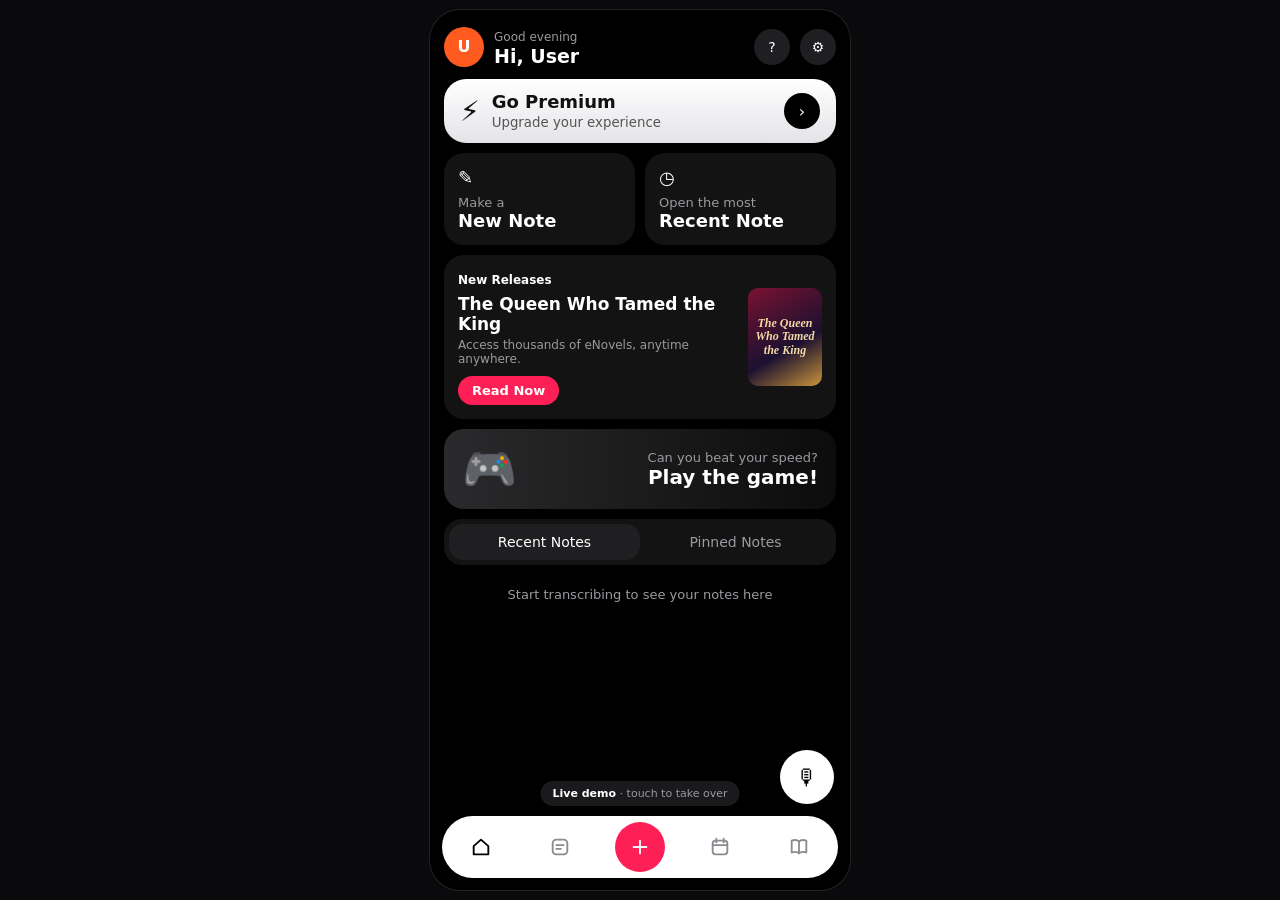
==== index.html @ 2445fbaa "Add files via upload" ====
<!DOCTYPE html>
<html lang="en">
<head>
<meta charset="utf-8">
<meta name="viewport" content="width=device-width, initial-scale=1, viewport-fit=cover">
<title>Voice To Note – Hero Motion Sample</title>
<link rel="stylesheet" href="style.css">
</head>
<body>
<main class="app" id="app" aria-label="Voice To Note interactive demo">
<div class="toast" id="toast"></div><div class="ghost" id="ghost"></div>
<button class="demo" id="replay"></button>

<section class="scr on" id="home">
 <div class="row"><div class="av">U</div><div class="hi"><small>Good evening</small><b>Hi, User</b></div><button class="rb" data-toast="Help centre">?</button><button class="rb" data-toast="Settings">⚙</button></div>
 <button class="prem" id="premBtn" data-open="pro"><span style="font-size:28px">⚡</span><span><b>Go Premium</b><small>Upgrade your experience</small></span><i>›</i></button>
 <div class="g2"><button class="tile" id="newTile" data-go="editor"><em>✎</em><small>Make a</small><b>New Note</b></button><button class="tile" data-act="recent"><em>◷</em><small>Open the most</small><b>Recent Note</b></button></div>
 <button class="nov" data-go="novels"><div><b style="font-size:12px">New Releases</b><b style="display:block;font-size:17px;margin-top:6px">The Queen Who Tamed the King</b><small>Access thousands of eNovels, anytime anywhere.</small><span class="pill">Read Now</span></div><span class="cov">The Queen Who Tamed the King</span></button>
 <button class="game" data-open="game"><em>🎮</em><span><small>Can you beat your speed?</small><b>Play the game!</b></span></button>
 <div class="tabs" id="htabs"><button class="on" data-tab="r">Recent Notes</button><button data-tab="p">Pinned Notes</button></div>
 <div id="homeList"></div>
</section>

<section class="scr" id="notes"><h2>My Notes</h2>
 <div class="tabs" style="margin:0 0 6px"><button class="on" data-nt="n">Notes</button><button id="tabC" data-nt="c">Collections</button></div><div id="noteList"></div></section>

<section class="scr" id="editor" style="padding:0"><div class="ed">
 <div class="row t"><button class="rb2" id="back" aria-label="Save and go back">‹</button><b id="ttl" contenteditable="true" spellcheck="false">Untitled</b><button class="rb2" id="dots" data-open="menu" aria-label="Menu">⋮</button></div>
 <div class="txt" id="txt" contenteditable="true" spellcheck="false"></div>
 <div class="tb"><button data-cmd="undo">↶</button><button data-cmd="redo">↷</button><button data-cmd="bold"><b>B</b></button><button data-cmd="italic"><i>I</i></button><button data-open="scan">📷</button></div>
 <div class="bar" id="bar"><button data-open="scan" aria-label="Scan">⛶</button><button id="aiBtn" data-open="ai" aria-label="AI assistant">✦</button><span class="lg">On device – ENG-IN</span><div class="wave" id="wave"></div><button class="mic" id="mic" aria-label="Record">🎙</button></div>
</div></section>

<section class="scr" id="journal"><div class="row"><h2 style="flex:1">Daily Journal</h2><button class="rb" id="calBtn" data-open="cal" aria-label="Calendar">▦</button></div>
 <div class="week" id="week"></div><b>On this day</b><div id="jList"></div></section>

<section class="scr" id="novels"><div class="hero"><small>Trending</small><h3>Forgive Me Never</h3><button class="pill" data-story="0">Start Reading</button></div>
 <b class="h3" style="display:block">Continue where you left off</b><button class="cont" data-read="1"><span class="cov" style="--g:linear-gradient(150deg,#1b2a4a,#6a4a8a)"></span><span><b>Bound By The Stars</b><br><small style="color:var(--mu)">The Goddess’s Prophecy</small></span></button>
 <b class="h3" style="display:block">Most liked</b><div class="shelf" id="shelf"></div>
 <b class="h3" style="display:block">Categories</b><div class="chips" id="cats"></div>
 <b class="h3" style="display:block">Highest rated</b><div class="shelf" id="shelf2"></div></section>

<section class="scr st" id="story" style="padding:0"><button class="rb fl" data-go="novels" aria-label="Back">‹</button>
 <div class="top" id="sTop"></div><div class="in"><b style="font-size:24px" id="sT"></b><div class="meta"><span>Eng</span><span>8 Chapters</span><span>👁 797</span><span class="heart" style="color:var(--ac)">♥ <span id="lk">33</span></span></div>
 <b>About this story</b><p style="color:#c8c8cc;font-size:14px;margin:6px 0 14px">Two strangers, one hidden past and a choice that could change both their lives.</p>
 <b>Ratings &amp; reviews</b><div class="stars" id="stars"><span>★</span><span>★</span><span>★</span><span>★</span><span>★</span></div><small id="rt" style="color:var(--mu)">Tap a star to rate</small>
 <b class="h3" style="display:block">Similar stories</b><div class="shelf" id="shelf3"></div></div></section>
<div class="btm" id="sBtm" style="display:none"><button class="sq" id="heart" aria-label="Favourite">♡</button><button class="go" id="readBtn">Read Now</button></div>

<section class="scr rd" id="reader"><div class="row" style="margin-bottom:14px"><button class="rb" data-go="story" aria-label="Back">‹</button><div><small style="color:var(--mu)" id="chN">Chapter 1</small><br><b>Count the Stars</b></div></div>
 <p>The night the lights went out, Mira counted stars from the rooftop, one for every mistake she had made that year.</p>
 <p>“You are late,” said the stranger beside her. She had not heard him climb up. His voice was calm, as if he had been waiting for years.</p>
 <p>“For what?” she asked. He smiled and pointed at the sky, where one star was moving too fast to be a star at all.</p>
 <p>She should have been afraid. Instead she felt something she had not felt in a long time: the sense that her story was about to begin.</p>
 <div class="cta"><button data-open="cm">Check comments</button><button data-act="unlock">Unlock Next Chapter →</button></div></section>

<button class="fab" id="fab" data-act="mini" aria-label="Quick voice note">🎙</button>
<nav class="nav" id="nav" aria-label="Main">
 <button data-go="home" class="on" aria-label="Home"><svg viewBox="0 0 24 24"><path d="M4 11l8-7 8 7v9H4z"/></svg></button>
 <button data-go="notes" aria-label="Notes"><svg viewBox="0 0 24 24"><rect x="4" y="4" width="16" height="16" rx="4"/><path d="M8 10h8M8 14h5"/></svg></button>
 <button data-go="editor" class="plus" aria-label="New note"><svg viewBox="0 0 24 24"><path d="M12 5v14M5 12h14"/></svg></button>
 <button data-go="journal" aria-label="Journal"><svg viewBox="0 0 24 24"><rect x="4" y="5" width="16" height="15" rx="3"/><path d="M8 3v4M16 3v4M4 10h16"/></svg></button>
 <button data-go="novels" aria-label="eNovels"><svg viewBox="0 0 24 24"><path d="M12 6c-2-2-5-2-8-1v13c3-1 6-1 8 1 2-2 5-2 8-1V5c-3-1-6-1-8 1zM12 6v13"/></svg></button>
</nav>
<div class="mini" id="mini"><div class="wave" id="mw" style="flex:1"></div><b style="font-size:13px">Recording…</b><button data-act="ministop" id="miniStop" aria-label="Stop">■</button></div>

<div class="sh pop" id="menu"><div><button data-act="rename">✎ Rename</button><button id="miCol" data-open="col">▤ Add to Collection</button><button data-toast="Link copied">⇪ Share link</button><button data-toast="File exported">⇩ Export file</button></div></div>
<div class="sh" id="col"><div><b>Add to Collection</b><div class="l"><input class="inp" id="cin" placeholder="Name your collection" aria-label="Collection name"><button class="send" id="csend" data-act="addcol" aria-label="Create">➤</button></div></div></div>
<div class="sh" id="ai"><div><b>✦ AI Text Assistant</b><p style="color:var(--mu);font-size:13px;margin:6px 0 10px">Choose an operation to enhance your text</p><div class="chips" style="flex-wrap:wrap"><button class="chip" data-act="ai" data-m="todo">To-do lists</button><button class="chip" data-act="ai" data-m="points">Main points</button><button class="chip" data-act="ai" data-m="sum">Summary</button></div></div></div>
<div class="sh mid" id="gen"><div><b>✦ AI Text Assistant</b><div class="wave" id="gw" style="justify-content:center;margin:14px 0 6px"></div><small style="color:var(--mu)">Generating…</small></div></div>
<div class="sh" id="res"><div><b>✦ AI Assistance</b><p id="resT" style="white-space:pre-line;margin:12px 0;color:#ddd;font-size:14px;line-height:1.5"></p><button class="big" id="apply" data-act="apply">Apply changes</button></div></div>
<div class="sh" id="scan"><div><b>Scan</b><br><small style="color:var(--mu)">Image to text</small><div class="chips"><button class="chip">Latin</button><button class="chip">中文</button><button class="chip">日本語</button></div><div class="g2"><button class="tile" data-act="scan" style="align-items:center;justify-content:center">📷<br>From Camera</button><button class="tile" data-act="scan" style="align-items:center;justify-content:center">🗂<br>From Files</button></div><button class="big" data-close>Cancel</button></div></div>
<div class="sh" id="cal"><div><div class="row"><b style="flex:1">October, 2026</b><button class="rb" data-close aria-label="Close">✕</button></div><div class="cal" id="calG"></div></div></div>
<div class="sh" id="pro"><div style="text-align:center"><div style="font-size:42px">🎙</div><button class="plan" data-plan><span>○</span> Pro monthly · ₹140/month</button><button class="plan on" data-plan><span>●</span> Pro yearly · ₹1,250/year</button><p style="text-align:left;color:#ccc;font-size:13px;line-height:1.8;margin-top:10px">✔ Advanced voice recognition<br>✔ AI-powered writing assistance<br>✔ Ad-free experience</p><button class="big" data-close data-toast="Demo only – no purchase">Continue</button></div></div>
<div class="sh" id="game"><div style="text-align:center"><b>Can you beat your speed?</b><p id="gT" style="color:var(--mu);font-size:13px;margin:6px 0">Tap as fast as you can for 5 seconds</p><button class="big" id="gB" data-act="tapgame" style="background:var(--ac);color:#fff;font-size:22px;padding:30px">Tap! 0</button></div></div>
<div class="sh" id="cm"><div><b>Comments</b><div id="cList"><p class="empty">No comments yet</p></div><div class="l"><input class="inp" id="cmi" placeholder="Add a comment" aria-label="Comment"><button class="send" data-act="comment" aria-label="Post">➤</button></div></div></div>
</main>

<script src="script.js"></script>
</body>
</html>
---- style.css ----
:root{color-scheme:dark;--bg:#000;--card:#131313;--c2:#1f1f22;--mu:#9a9aa0;--ac:#ff1f57;box-sizing:border-box;padding-top:env(safe-area-inset-top,0px);padding-bottom:env(safe-area-inset-bottom,0px)}
*{box-sizing:border-box;margin:0;-webkit-tap-highlight-color:transparent}
html,body{height:100%;background:#0a0a0c;color:#fff;font-family:system-ui,-apple-system,"Segoe UI",Roboto,sans-serif}
body{display:flex;align-items:center;justify-content:center}
button{font:inherit;color:inherit;background:none;border:0;cursor:pointer}
button:focus-visible,[tabindex]:focus-visible{outline:2px solid var(--ac);outline-offset:2px}
.app{position:relative;width:min(100vw,420px);height:min(100%,880px);background:var(--bg);overflow:hidden;border-radius:clamp(0px,calc((100vw - 430px)*99),30px);box-shadow:0 0 0 1px #222}
.scr{position:absolute;inset:0;padding:16px 14px 96px;overflow-y:auto;opacity:0;transform:translateX(16px);pointer-events:none;transition:opacity .22s,transform .22s;scrollbar-width:none}
.scr.on{opacity:1;transform:none;pointer-events:auto}.scr::-webkit-scrollbar{display:none}
.row{display:flex;align-items:center;gap:10px}
.av{width:40px;height:40px;border-radius:50%;background:#ff5a1f;display:grid;place-items:center;font-weight:700}
.hi{flex:1;min-width:0}.hi small{color:var(--mu);font-size:12px}.hi b{display:block;font-size:19px}
.rb{width:36px;height:36px;border-radius:50%;background:var(--c2);display:grid;place-items:center;font-size:14px;flex:none}
.prem{margin-top:12px;background:linear-gradient(#fff,#e4e4e8);color:#111;border-radius:22px;padding:12px 16px;display:flex;align-items:center;gap:12px;width:100%;text-align:left}
.prem b{font-size:18px;display:block}.prem small{color:#555}.prem i{margin-left:auto;width:36px;height:36px;border-radius:50%;background:#000;color:#fff;display:grid;place-items:center;font-style:normal}
.g2{display:grid;grid-template-columns:1fr 1fr;gap:10px;margin-top:10px}
.tile{background:var(--card);border-radius:20px;padding:14px;text-align:left;min-height:92px;display:flex;flex-direction:column;justify-content:flex-end}
.tile small{color:var(--mu);font-size:13px}.tile b{font-size:18px}.tile em{margin-bottom:auto;font-style:normal;font-size:18px}
.pressed{transform:scale(.95)}
.nov{margin-top:10px;background:var(--card);border-radius:20px;padding:14px;display:flex;gap:10px;align-items:center;width:100%;text-align:left}
.nov div{flex:1}.nov small{display:block;color:var(--mu);font-size:12px;margin:4px 0 10px}
.pill{background:var(--ac);color:#fff;border-radius:99px;padding:7px 14px;font-weight:700;font-size:13px;display:inline-block}
.cov{width:74px;height:98px;border-radius:10px;background:var(--g,linear-gradient(150deg,#7a1230,#1b1030 60%,#c8943a));flex:none;display:grid;place-items:center;text-align:center;font:italic 700 12px/1.1 Georgia,serif;padding:6px;color:#f3d9a4}
.game{margin-top:10px;width:100%;background:linear-gradient(90deg,#2a2a2c,#0c0c0c);border-radius:20px;padding:14px 18px;display:flex;align-items:center;gap:14px;text-align:right;justify-content:space-between}
.game em{font-size:44px;font-style:normal}.game small{color:var(--mu);display:block;font-size:13px}.game b{font-size:20px}
.tabs{display:flex;background:var(--card);border-radius:18px;padding:5px;margin-top:10px}
.tabs button{flex:1;padding:10px;border-radius:14px;color:var(--mu);font-size:14px}.tabs .on{background:var(--c2);color:#fff}
.empty{text-align:center;color:var(--mu);font-size:13px;padding:22px 10px}
.note{position:relative;background:var(--card);border-radius:16px;padding:12px 38px 12px 14px;margin-top:8px;cursor:pointer}
.note b{display:block;font-size:14px}.note small{color:var(--mu);font-size:12px;display:block;margin-top:3px;overflow:hidden;text-overflow:ellipsis;white-space:nowrap}
.pin{position:absolute;right:10px;top:10px;opacity:.3;font-size:14px}.pin.on{opacity:1}
.new{animation:pop .45s}@keyframes pop{from{transform:scale(.92);opacity:0}}
h2{font-size:22px;margin:2px 0 12px}
.ed{position:absolute;inset:0;padding:14px 14px 84px;display:flex;flex-direction:column}
.ed .t{margin-bottom:10px;font-size:16px}
.rb2{width:36px;height:36px;border-radius:50%;background:var(--c2);font-size:20px;flex:none}
#ttl{flex:1;outline:0}
.txt{flex:1;color:#e8e8ea;font-size:16px;line-height:1.5;overflow:auto;outline:0;white-space:pre-wrap;word-break:break-word}
.txt:empty::before{content:"Start writing…";color:var(--mu)}
.v{color:#ff4466}
.tb{display:flex;gap:4px;background:var(--c2);border-radius:14px;padding:4px;margin-bottom:8px;width:max-content;max-width:100%}
.tb button{width:34px;height:30px;border-radius:9px;color:#ccc;font-size:14px}
.bar{position:absolute;left:12px;right:12px;bottom:14px;background:var(--c2);border-radius:99px;padding:7px 7px 7px 10px;display:flex;align-items:center;gap:6px;font-size:12px;color:var(--mu)}
.bar>button:not(.mic){width:34px;height:34px;font-size:17px;border-radius:50%;color:#ddd;flex:none}
.bar .lg{flex:1;text-align:center}.wave{flex:1;height:26px;display:none;align-items:center;gap:3px}
.wave i{flex:1;max-width:4px;height:5px;background:var(--ac);border-radius:3px;animation:w .9s ease-in-out infinite}
@keyframes w{50%{height:24px}}
.rec .wave{display:flex}.rec .lg{display:none}
.mic{width:42px;height:42px;border-radius:50%;background:var(--ac);display:grid;place-items:center;flex:none;font-size:18px}
.rec .mic{animation:pulse 1.2s infinite}@keyframes pulse{0%{box-shadow:0 0 0 0 #ff1f5788}100%{box-shadow:0 0 0 14px #ff1f5700}}
.week{display:flex;justify-content:space-between;margin-bottom:12px}
.week button,.cal button{border-radius:14px;color:var(--mu)}
.week button{width:40px;padding:8px 0;font-size:12px;display:flex;flex-direction:column;gap:5px;align-items:center}
.week .on,.cal .on{background:var(--c2);color:#fff}.week b{font-size:16px}
.cal{display:grid;grid-template-columns:repeat(7,1fr);gap:4px;text-align:center;margin:10px 0 4px}
.cal button{height:38px;font-size:14px;color:#fff}.cal span{color:var(--mu);font-size:12px}.cal .on{background:#fff;color:#000;border-radius:50%}
.hero{border-radius:20px;background:linear-gradient(160deg,#2a0a18,#0b0b12 70%);padding:20px 16px;text-align:center;width:100%}
.hero small{color:var(--mu)}.hero h3{font-size:24px;margin:6px 0 14px}
.shelf{display:flex;gap:10px;overflow-x:auto;scrollbar-width:none;margin-top:8px}
.shelf button{flex:none;width:100px;text-align:left;font-size:12px;color:var(--mu)}.shelf .cov{width:100px;height:136px;margin-bottom:6px}
.chips{display:flex;gap:8px;overflow-x:auto;scrollbar-width:none;margin-top:8px}.chips button,.chip{flex:none;background:var(--c2);border-radius:99px;padding:8px 14px;font-size:13px}
.h3{font-size:17px;margin:16px 0 0}
.cont{margin-top:8px;display:flex;gap:10px;background:var(--card);border-radius:16px;padding:10px;width:100%;text-align:left;align-items:center}.cont .cov{width:52px;height:70px}
.st{padding:0 0 100px}.st .top{height:250px;background:var(--g);position:relative;display:flex;align-items:flex-end}
.st .top:after{content:"";position:absolute;inset:0;background:linear-gradient(transparent 30%,#000)}
.st .in{padding:0 16px}.st .meta{display:flex;gap:14px;color:var(--mu);font-size:13px;margin:10px 0}
.stars{display:flex;gap:4px;font-size:26px;color:#444}.stars .on{color:var(--ac)}
.fl{position:absolute;top:14px;left:14px;z-index:2}
.btm{position:absolute;left:12px;right:12px;bottom:14px;display:flex;gap:10px;z-index:6}
.btm button{height:54px;border-radius:99px;background:#fff;color:#000;font-weight:700}.btm .sq{width:54px;font-size:22px;color:var(--ac);flex:none}.btm .go{flex:1}
.rd{padding-bottom:150px;line-height:1.6;font-size:15px;color:#d8d8dc}.rd p{margin:0 0 12px}
.rd .cta{display:flex;gap:10px;margin-top:20px}.rd .cta button{flex:1;padding:14px 6px;border-radius:12px;background:var(--ac);font-weight:700;font-size:13px}.rd .cta button+button{background:var(--c2)}
.nav,.fab{transition:transform .3s,opacity .3s}
.nav{position:absolute;left:12px;right:12px;bottom:12px;height:62px;background:#fff;border-radius:99px;display:flex;justify-content:space-around;align-items:center;z-index:5}
.nav.off,.fab.off{transform:translateY(90px);opacity:0;pointer-events:none}
.nav button{width:46px;height:46px;border-radius:50%;display:grid;place-items:center;color:#8a8a90}.nav button.on{color:#000}
.nav .plus{background:var(--ac);color:#fff;width:50px;height:50px}
.nav svg{width:22px;height:22px;fill:none;stroke:currentColor;stroke-width:2;stroke-linecap:round;stroke-linejoin:round}
.fab{position:absolute;right:16px;bottom:86px;width:54px;height:54px;border-radius:50%;background:#fff;color:#000;z-index:5;font-size:22px}
.mini{position:absolute;left:12px;right:12px;top:-100px;background:#1c1c1e;border-radius:20px;padding:12px 16px;z-index:11;transition:top .3s;display:flex;align-items:center;gap:10px}
.mini.on{top:12px}.mini .wave{display:flex}.mini button{width:38px;height:38px;border-radius:50%;background:var(--ac)}
.sh{position:absolute;inset:0;z-index:12;display:flex;align-items:flex-end;background:#0008;opacity:0;pointer-events:none;transition:opacity .25s}
.sh.on{opacity:1;pointer-events:auto}
.sh>div{width:100%;background:#1a1a1c;border-radius:24px 24px 0 0;padding:18px 16px 22px;transform:translateY(40px);transition:transform .25s;max-height:90%;overflow:auto}
.sh.on>div{transform:none}
.sh.pop{align-items:flex-start;justify-content:flex-end;background:none}.sh.pop>div{width:200px;margin:52px 12px;border-radius:14px;padding:6px}
.sh.pop button{display:block;width:100%;text-align:left;padding:12px;font-size:14px}
.sh.mid{align-items:center;padding:0 36px}.sh.mid>div{border-radius:20px;text-align:center}
.sh .l{display:flex;gap:8px;margin:12px 0}.inp{flex:1;background:#fff;color:#000;border-radius:12px;padding:12px;font-size:14px;border:0;min-width:0;outline:0}
.send{width:44px;border-radius:12px;background:var(--ac);flex:none}
.big{width:100%;padding:14px;border-radius:14px;background:#fff;color:#000;font-weight:700;margin-top:8px}
.plan{display:flex;gap:10px;align-items:center;padding:12px;border-radius:14px;background:var(--c2);width:100%;margin-top:8px;text-align:left;font-size:14px}
.plan.on{outline:1px solid var(--ac)}
.toast{position:absolute;top:16px;left:50%;transform:translate(-50%,-90px);background:#2c2c30;border-radius:99px;padding:10px 18px;font-size:14px;transition:transform .3s;z-index:30;white-space:nowrap}
.toast.on{transform:translate(-50%,0)}
.ghost{position:absolute;left:0;top:0;width:30px;height:30px;margin:-15px 0 0 -15px;border-radius:50%;background:#fff;opacity:0;pointer-events:none;z-index:40;transition:transform .9s cubic-bezier(.4,0,.2,1),opacity .3s;mix-blend-mode:difference}
.rip{animation:rip .4s}@keyframes rip{40%{scale:.7}100%{scale:1.4;opacity:0}}
.demo{position:absolute;bottom:84px;left:50%;transform:translateX(-50%);z-index:9;font-size:11px;color:var(--mu);background:#1c1c1eee;border-radius:99px;padding:6px 12px;white-space:nowrap}.demo b{color:#fff}
@media (prefers-reduced-motion:reduce){*{animation:none!important;transition-duration:.01s!important}}
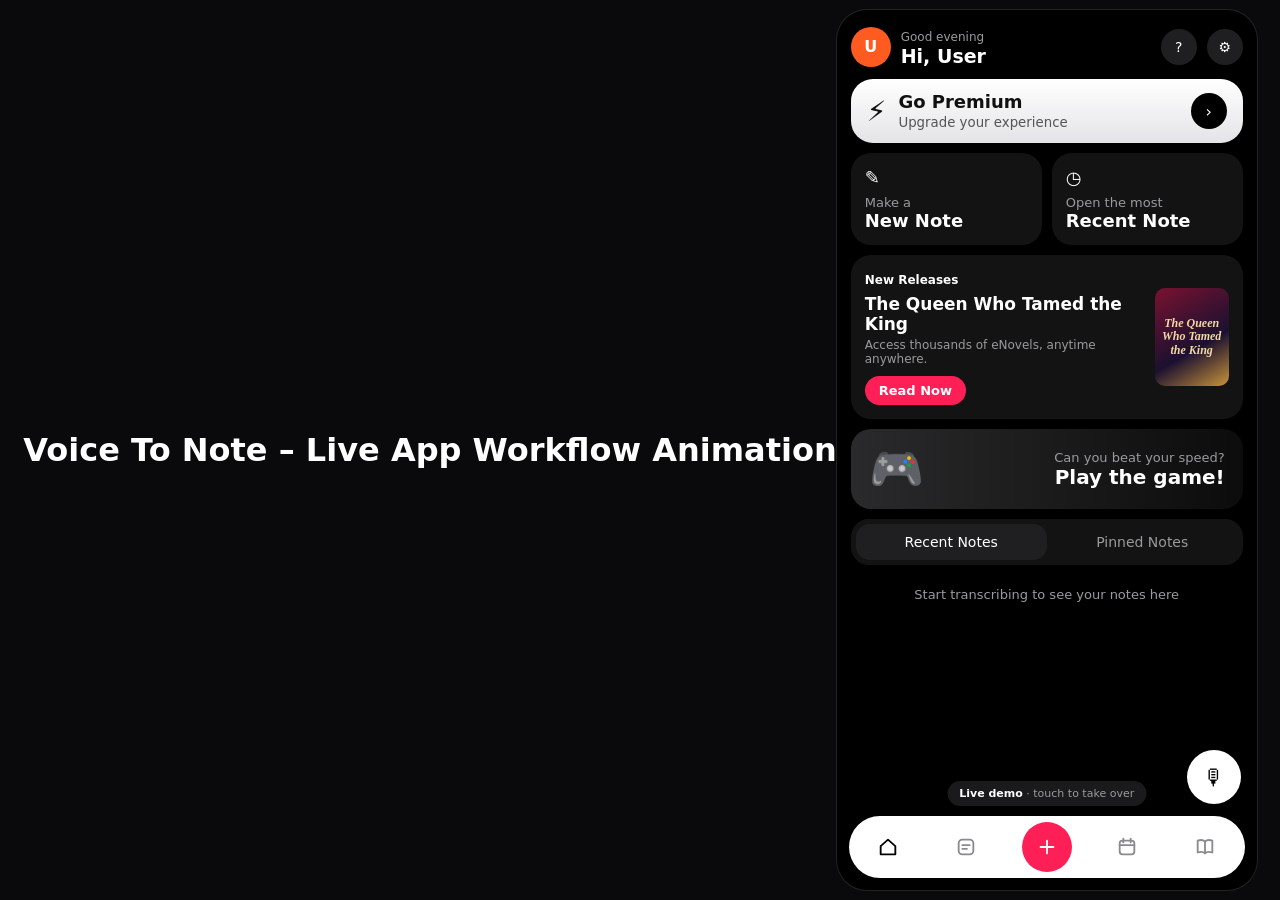
==== commit 4fa5d068: "Add files via upload" ====
--- a/index.html
+++ b/index.html
@@ -4,9 +4,13 @@
 <meta charset="utf-8">
 <meta name="viewport" content="width=device-width, initial-scale=1, viewport-fit=cover">
 <title>Voice To Note – Hero Motion Sample</title>
+<meta name="description" content="Live animation of the Voice To Note app workflow: voice dictation, AI assistant, collections, journal and eNovels, all clickable and lightweight.">
+<link rel="canonical" href="https://vtn-hero-demo.vercel.app/">
+<meta name="keywords" content="Voice To Note, app animation, voice to text, AI notes">
 <link rel="stylesheet" href="style.css">
 </head>
 <body>
+<h1 class="sr">Voice To Note – Live App Workflow Animation</h1>
 <main class="app" id="app" aria-label="Voice To Note interactive demo">
 <div class="toast" id="toast"></div><div class="ghost" id="ghost"></div>
 <button class="demo" id="replay"></button>
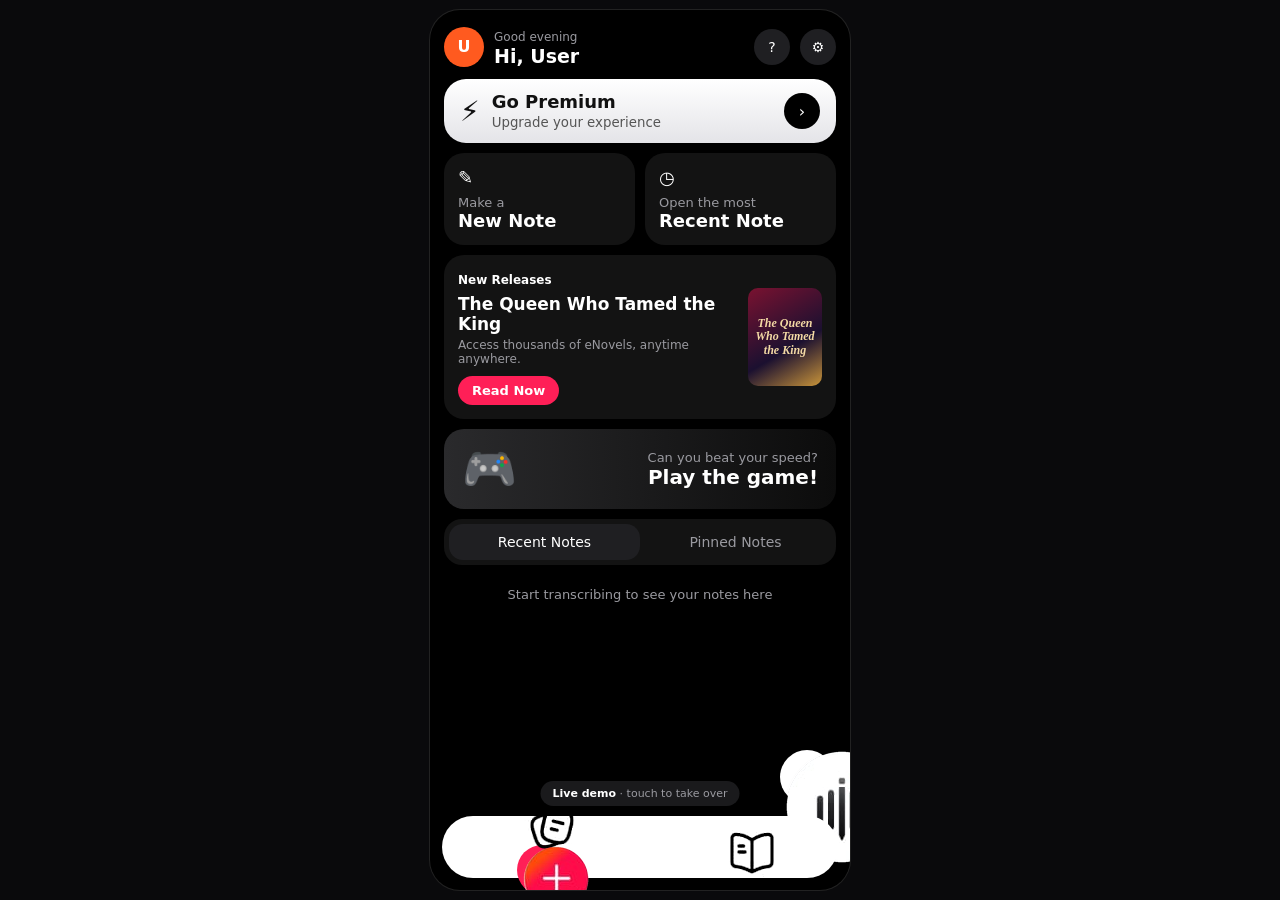
==== commit 99267223: "Add files via upload" ====
--- a/index.html
+++ b/index.html
@@ -58,13 +58,15 @@
  <p>She should have been afraid. Instead she felt something she had not felt in a long time: the sense that her story was about to begin.</p>
  <div class="cta"><button data-open="cm">Check comments</button><button data-act="unlock">Unlock Next Chapter →</button></div></section>
 
-<button class="fab" id="fab" data-act="mini" aria-label="Quick voice note">🎙</button>
+<button class="fab" id="fab" data-act="mini" aria-label="Quick voice note"><img src="preview-fab.png" alt=""></button>
 <nav class="nav" id="nav" aria-label="Main">
- <button data-go="home" class="on" aria-label="Home"><svg viewBox="0 0 24 24"><path d="M4 11l8-7 8 7v9H4z"/></svg></button>
- <button data-go="notes" aria-label="Notes"><svg viewBox="0 0 24 24"><rect x="4" y="4" width="16" height="16" rx="4"/><path d="M8 10h8M8 14h5"/></svg></button>
- <button data-go="editor" class="plus" aria-label="New note"><svg viewBox="0 0 24 24"><path d="M12 5v14M5 12h14"/></svg></button>
- <button data-go="journal" aria-label="Journal"><svg viewBox="0 0 24 24"><rect x="4" y="5" width="16" height="15" rx="3"/><path d="M8 3v4M16 3v4M4 10h16"/></svg></button>
- <button data-go="novels" aria-label="eNovels"><svg viewBox="0 0 24 24"><path d="M12 6c-2-2-5-2-8-1v13c3-1 6-1 8 1 2-2 5-2 8-1V5c-3-1-6-1-8 1zM12 6v13"/></svg></button>
+ <div class="np">
+  <button data-go="home" class="on" aria-label="Home"><img src="nav-home.png" alt=""></button>
+  <button data-go="notes" aria-label="Notes"><img src="nav-notes.png" alt=""></button>
+  <button data-go="editor" class="plus" aria-label="New note"><img src="nav-plus.png" alt=""></button>
+  <button data-go="journal" aria-label="Journal"><img src="nav-cal.png" alt=""></button>
+ </div>
+ <button data-go="novels" class="nb" aria-label="eNovels"><img src="nav-book.png" alt=""></button>
 </nav>
 <div class="mini" id="mini"><div class="wave" id="mw" style="flex:1"></div><b style="font-size:13px">Recording…</b><button data-act="ministop" id="miniStop" aria-label="Stop">■</button></div>
 
--- a/style.css
+++ b/style.css
@@ -97,3 +97,4 @@
 .rip{animation:rip .4s}@keyframes rip{40%{scale:.7}100%{scale:1.4;opacity:0}}
 .demo{position:absolute;bottom:84px;left:50%;transform:translateX(-50%);z-index:9;font-size:11px;color:var(--mu);background:#1c1c1eee;border-radius:99px;padding:6px 12px;white-space:nowrap}.demo b{color:#fff}
 @media (prefers-reduced-motion:reduce){*{animation:none!important;transition-duration:.01s!important}}
+.sr{position:absolute;width:1px;height:1px;overflow:hidden;clip:rect(0 0 0 0);white-space:nowrap}
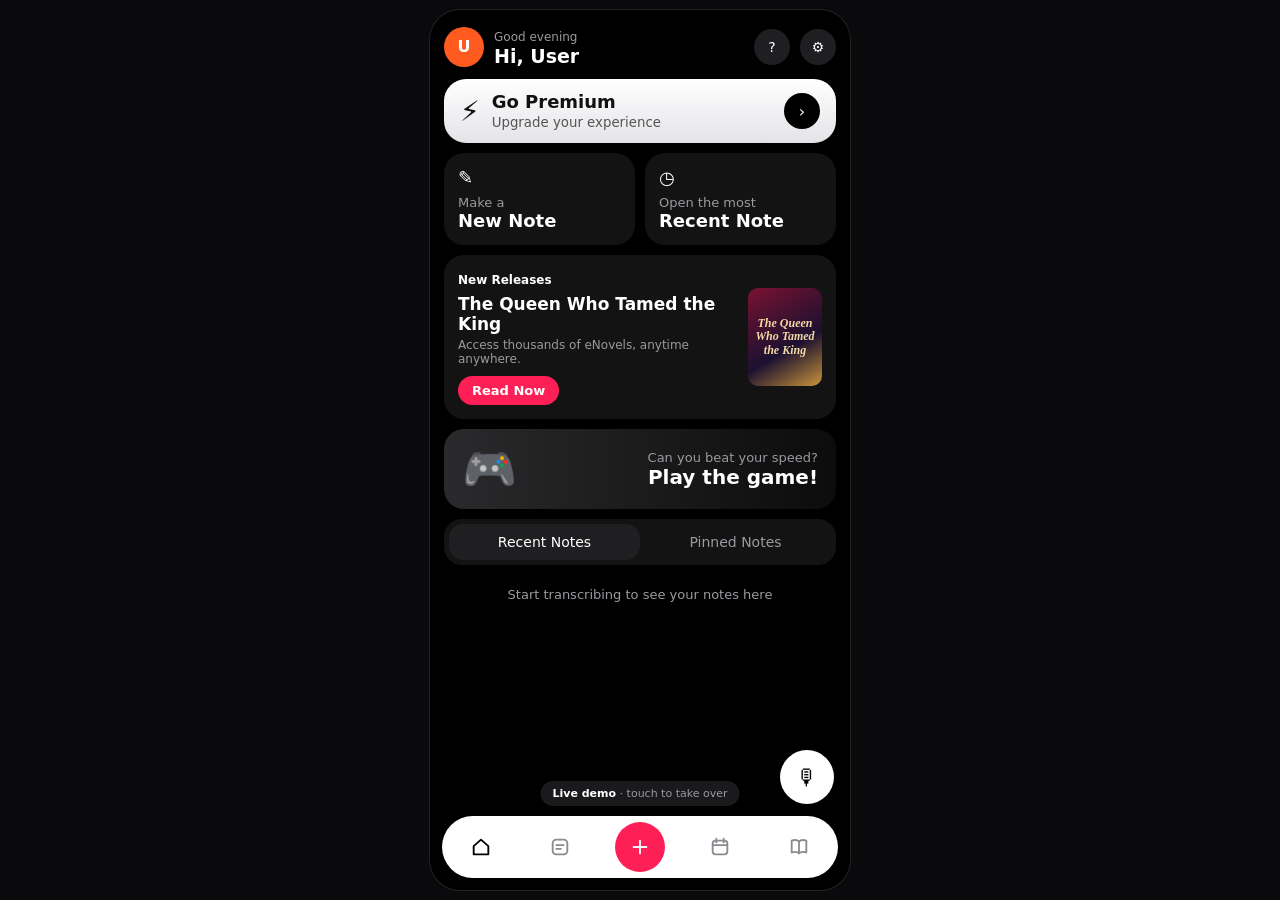
==== commit 025ff673: "Add files via upload" ====
--- a/index.html
+++ b/index.html
@@ -58,15 +58,13 @@
  <p>She should have been afraid. Instead she felt something she had not felt in a long time: the sense that her story was about to begin.</p>
  <div class="cta"><button data-open="cm">Check comments</button><button data-act="unlock">Unlock Next Chapter →</button></div></section>
 
-<button class="fab" id="fab" data-act="mini" aria-label="Quick voice note"><img src="preview-fab.png" alt=""></button>
+<button class="fab" id="fab" data-act="mini" aria-label="Quick voice note">🎙</button>
 <nav class="nav" id="nav" aria-label="Main">
- <div class="np">
-  <button data-go="home" class="on" aria-label="Home"><img src="nav-home.png" alt=""></button>
-  <button data-go="notes" aria-label="Notes"><img src="nav-notes.png" alt=""></button>
-  <button data-go="editor" class="plus" aria-label="New note"><img src="nav-plus.png" alt=""></button>
-  <button data-go="journal" aria-label="Journal"><img src="nav-cal.png" alt=""></button>
- </div>
- <button data-go="novels" class="nb" aria-label="eNovels"><img src="nav-book.png" alt=""></button>
+ <button data-go="home" class="on" aria-label="Home"><svg viewBox="0 0 24 24"><path d="M4 11l8-7 8 7v9H4z"/></svg></button>
+ <button data-go="notes" aria-label="Notes"><svg viewBox="0 0 24 24"><rect x="4" y="4" width="16" height="16" rx="4"/><path d="M8 10h8M8 14h5"/></svg></button>
+ <button data-go="editor" class="plus" aria-label="New note"><svg viewBox="0 0 24 24"><path d="M12 5v14M5 12h14"/></svg></button>
+ <button data-go="journal" aria-label="Journal"><svg viewBox="0 0 24 24"><rect x="4" y="5" width="16" height="15" rx="3"/><path d="M8 3v4M16 3v4M4 10h16"/></svg></button>
+ <button data-go="novels" aria-label="eNovels"><svg viewBox="0 0 24 24"><path d="M12 6c-2-2-5-2-8-1v13c3-1 6-1 8 1 2-2 5-2 8-1V5c-3-1-6-1-8 1zM12 6v13"/></svg></button>
 </nav>
 <div class="mini" id="mini"><div class="wave" id="mw" style="flex:1"></div><b style="font-size:13px">Recording…</b><button data-act="ministop" id="miniStop" aria-label="Stop">■</button></div>
 
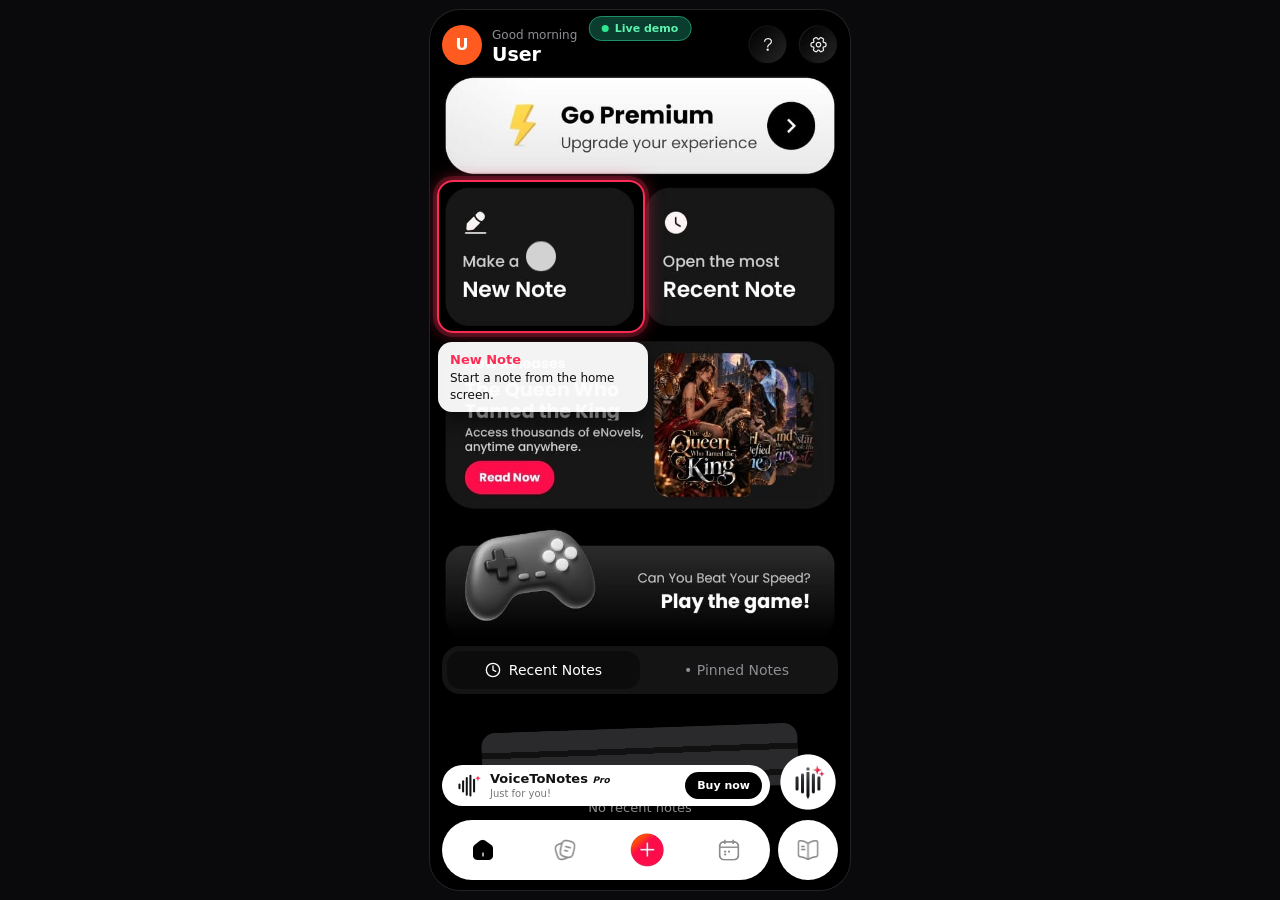
==== commit f1456431: "Workflow animation v3" ====
--- a/index.html
+++ b/index.html
@@ -3,83 +3,80 @@
 <head>
 <meta charset="utf-8">
 <meta name="viewport" content="width=device-width, initial-scale=1, viewport-fit=cover">
-<title>Voice To Note – Hero Motion Sample</title>
-<meta name="description" content="Live animation of the Voice To Note app workflow: voice dictation, AI assistant, collections, journal and eNovels, all clickable and lightweight.">
+<title>Voice To Note – Live Workflow Animation</title>
+<meta name="description" content="Live, explained animation of the Voice To Note workflow: voice dictation, AI assistant, formatting, collections, sharing, journal, premium and settings, all clickable and lightweight.">
 <link rel="canonical" href="https://vtn-hero-demo.vercel.app/">
 <meta name="keywords" content="Voice To Note, app animation, voice to text, AI notes">
 <link rel="stylesheet" href="style.css">
 </head>
 <body>
-<h1 class="sr">Voice To Note – Live App Workflow Animation</h1>
+<h1 class="sr">Voice To Note – Explained Workflow Animation</h1>
 <main class="app" id="app" aria-label="Voice To Note interactive demo">
-<div class="toast" id="toast"></div><div class="ghost" id="ghost"></div>
+<div class="toast" id="toast"></div><div class="ghost" id="ghost"></div><div class="ring" id="ring"></div><div class="tip" id="tip"></div><div class="prog"><i id="prog"></i></div>
 <button class="demo" id="replay"></button>
 
+<div class="splash on" id="splash"><svg viewBox="0 0 64 64" width="96" height="96"><defs><linearGradient id="lg" x1="0" y1="0" x2="0" y2="1"><stop offset="0" stop-color="#fff"/><stop offset="1" stop-color="#8d8d93"/></linearGradient></defs><g fill="url(#lg)"><rect x="6" y="26" width="5" height="14" rx="2.5"/><rect x="15" y="18" width="5" height="30" rx="2.5"/><rect x="24" y="10" width="5" height="46" rx="2.5"/><rect x="33" y="4" width="5" height="54" rx="2.5"/><rect x="42" y="14" width="5" height="34" rx="2.5"/></g><path d="M54 6l2 5 5 2-5 2-2 5-2-5-5-2 5-2zM50 24l1.2 3 3 1.2-3 1.2-1.2 3-1.2-3-3-1.2 3-1.2z" fill="#ff2d55"/></svg></div>
+
 <section class="scr on" id="home">
- <div class="row"><div class="av">U</div><div class="hi"><small>Good evening</small><b>Hi, User</b></div><button class="rb" data-toast="Help centre">?</button><button class="rb" data-toast="Settings">⚙</button></div>
- <button class="prem" id="premBtn" data-open="pro"><span style="font-size:28px">⚡</span><span><b>Go Premium</b><small>Upgrade your experience</small></span><i>›</i></button>
- <div class="g2"><button class="tile" id="newTile" data-go="editor"><em>✎</em><small>Make a</small><b>New Note</b></button><button class="tile" data-act="recent"><em>◷</em><small>Open the most</small><b>Recent Note</b></button></div>
- <button class="nov" data-go="novels"><div><b style="font-size:12px">New Releases</b><b style="display:block;font-size:17px;margin-top:6px">The Queen Who Tamed the King</b><small>Access thousands of eNovels, anytime anywhere.</small><span class="pill">Read Now</span></div><span class="cov">The Queen Who Tamed the King</span></button>
- <button class="game" data-open="game"><em>🎮</em><span><small>Can you beat your speed?</small><b>Play the game!</b></span></button>
- <div class="tabs" id="htabs"><button class="on" data-tab="r">Recent Notes</button><button data-tab="p">Pinned Notes</button></div>
+ <div class="row hd"><span class="av">U</span><div class="hi"><small>Good morning</small><b>User</b></div><button class="ib" data-toast="Help centre" aria-label="Help"><img src="h-help.png" alt=""></button><button class="ib" id="gear" data-go="settings" aria-label="Settings"><img src="h-gear.png" alt=""></button></div>
+ <button class="im" id="premBtn" data-open="pro" aria-label="Go Premium"><img src="h-prem.jpg" alt="Go Premium"></button>
+ <div class="im ov"><img src="h-tiles.jpg" alt=""><button id="newTile" data-go="editor" aria-label="New Note"></button><button data-act="recent" aria-label="Recent Note"></button></div>
+ <button class="im" data-toast="eNovels is not part of this demo" aria-label="New Releases"><img src="h-novel.jpg" alt="New Releases"></button>
+ <button class="im" data-toast="Speed game"><img src="h-game.jpg" alt="Play the game"></button>
+ <div class="seg2" id="htabs"><button class="on" data-tab="r"><i data-i="clock" data-s="16"></i>Recent Notes</button><button data-tab="p">• Pinned Notes</button></div>
  <div id="homeList"></div>
+ <div class="ad"><svg width="26" height="26"><use href="#lgo"/></svg><span><b>VoiceToNotes <i>Pro</i></b><small>Just for you!</small></span><button data-open="pro">Buy now</button></div>
 </section>
 
-<section class="scr" id="notes"><h2>My Notes</h2>
- <div class="tabs" style="margin:0 0 6px"><button class="on" data-nt="n">Notes</button><button id="tabC" data-nt="c">Collections</button></div><div id="noteList"></div></section>
+<section class="scr" id="notes"><div class="row hd"><h2 style="flex:1">My Notes</h2><button class="rb" data-i="fil" data-toast="Filter"></button><button class="rb" data-i="users" data-toast="Shared notes"></button><button class="rb" data-i="srch" data-toast="Search"></button></div>
+ <div class="seg2" style="margin:0 0 8px"><button class="on" data-nt="n">Notes</button><button id="tabC" data-nt="c">Collections</button></div><div id="noteList"></div></section>
 
 <section class="scr" id="editor" style="padding:0"><div class="ed">
- <div class="row t"><button class="rb2" id="back" aria-label="Save and go back">‹</button><b id="ttl" contenteditable="true" spellcheck="false">Untitled</b><button class="rb2" id="dots" data-open="menu" aria-label="Menu">⋮</button></div>
+ <div class="row t"><button class="rb" id="back" data-i="back" aria-label="Save and go back"></button><div class="tt"><b id="ttl" contenteditable="true" spellcheck="false">Untitled</b><i data-i="edit" data-s="14"></i></div><button class="rb" id="dots" data-open="menu" data-i="dots" aria-label="Menu"></button></div>
  <div class="txt" id="txt" contenteditable="true" spellcheck="false"></div>
- <div class="tb"><button data-cmd="undo">↶</button><button data-cmd="redo">↷</button><button data-cmd="bold"><b>B</b></button><button data-cmd="italic"><i>I</i></button><button data-open="scan">📷</button></div>
- <div class="bar" id="bar"><button data-open="scan" aria-label="Scan">⛶</button><button id="aiBtn" data-open="ai" aria-label="AI assistant">✦</button><span class="lg">On device – ENG-IN</span><div class="wave" id="wave"></div><button class="mic" id="mic" aria-label="Record">🎙</button></div>
+ <div class="tb"><button data-cmd="undo">↶</button><button data-cmd="redo">↷</button><button id="fmtBtn" data-open="fmt">Aa</button><button data-i="chk" data-s="16" data-toast="Checklist"></button><button data-i="list" data-s="16" data-toast="List"></button><button id="cam" data-open="img" data-i="cam" data-s="16" aria-label="Insert image"></button><button data-cmd="bold"><b>B</b></button><button data-cmd="italic"><i>I</i></button></div>
+ <div class="bar" id="bar"><div class="b1"><button data-open="scan" data-i="scan" aria-label="Scan"></button><button id="aiBtn" data-open="ai" data-i="spark" aria-label="AI assistant"></button><span class="lg">On device – ENG-IN ⌃</span><button class="mic" id="mic" data-i="mic" aria-label="Record"></button></div>
+  <div class="b2"><span data-i="globe"></span><div class="wave" id="wave"></div><button class="mic" id="chk" data-i="chk" aria-label="Finish"></button></div></div>
 </div></section>
 
-<section class="scr" id="journal"><div class="row"><h2 style="flex:1">Daily Journal</h2><button class="rb" id="calBtn" data-open="cal" aria-label="Calendar">▦</button></div>
- <div class="week" id="week"></div><b>On this day</b><div id="jList"></div></section>
+<section class="scr" id="journal"><div class="row hd"><h2 style="flex:1">Daily Journal</h2><button class="rb" id="calBtn" data-open="cal" data-i="cal" aria-label="Calendar"></button></div>
+ <div class="week" id="week"></div><b>On this Day</b><div id="jList"></div></section>
 
-<section class="scr" id="novels"><div class="hero"><small>Trending</small><h3>Forgive Me Never</h3><button class="pill" data-story="0">Start Reading</button></div>
- <b class="h3" style="display:block">Continue where you left off</b><button class="cont" data-read="1"><span class="cov" style="--g:linear-gradient(150deg,#1b2a4a,#6a4a8a)"></span><span><b>Bound By The Stars</b><br><small style="color:var(--mu)">The Goddess’s Prophecy</small></span></button>
- <b class="h3" style="display:block">Most liked</b><div class="shelf" id="shelf"></div>
- <b class="h3" style="display:block">Categories</b><div class="chips" id="cats"></div>
- <b class="h3" style="display:block">Highest rated</b><div class="shelf" id="shelf2"></div></section>
+<section class="scr" id="settings"><div class="row hd"><button class="rb" data-go="home" data-i="back" aria-label="Back"></button><b style="flex:1;text-align:center;margin-right:40px;font-size:17px">Settings</b></div>
+ <div class="pf"><span class="av big">U</span><b>User</b><small>user@example.com</small></div>
+ <button class="im" data-open="pro"><img src="h-prem.jpg" alt="Go Premium"></button><div id="setL"></div></section>
 
-<section class="scr st" id="story" style="padding:0"><button class="rb fl" data-go="novels" aria-label="Back">‹</button>
- <div class="top" id="sTop"></div><div class="in"><b style="font-size:24px" id="sT"></b><div class="meta"><span>Eng</span><span>8 Chapters</span><span>👁 797</span><span class="heart" style="color:var(--ac)">♥ <span id="lk">33</span></span></div>
- <b>About this story</b><p style="color:#c8c8cc;font-size:14px;margin:6px 0 14px">Two strangers, one hidden past and a choice that could change both their lives.</p>
- <b>Ratings &amp; reviews</b><div class="stars" id="stars"><span>★</span><span>★</span><span>★</span><span>★</span><span>★</span></div><small id="rt" style="color:var(--mu)">Tap a star to rate</small>
- <b class="h3" style="display:block">Similar stories</b><div class="shelf" id="shelf3"></div></div></section>
-<div class="btm" id="sBtm" style="display:none"><button class="sq" id="heart" aria-label="Favourite">♡</button><button class="go" id="readBtn">Read Now</button></div>
-
-<section class="scr rd" id="reader"><div class="row" style="margin-bottom:14px"><button class="rb" data-go="story" aria-label="Back">‹</button><div><small style="color:var(--mu)" id="chN">Chapter 1</small><br><b>Count the Stars</b></div></div>
- <p>The night the lights went out, Mira counted stars from the rooftop, one for every mistake she had made that year.</p>
- <p>“You are late,” said the stranger beside her. She had not heard him climb up. His voice was calm, as if he had been waiting for years.</p>
- <p>“For what?” she asked. He smiled and pointed at the sky, where one star was moving too fast to be a star at all.</p>
- <p>She should have been afraid. Instead she felt something she had not felt in a long time: the sense that her story was about to begin.</p>
- <div class="cta"><button data-open="cm">Check comments</button><button data-act="unlock">Unlock Next Chapter →</button></div></section>
-
-<button class="fab" id="fab" data-act="mini" aria-label="Quick voice note">🎙</button>
+<button class="fab" id="fab" data-act="mini" aria-label="Quick voice note"><img src="preview-fab.png" alt=""></button>
+<button class="fab off" id="fab2" data-toast="New collection" data-i="fplus" data-s="24" aria-label="New collection"></button>
 <nav class="nav" id="nav" aria-label="Main">
- <button data-go="home" class="on" aria-label="Home"><svg viewBox="0 0 24 24"><path d="M4 11l8-7 8 7v9H4z"/></svg></button>
- <button data-go="notes" aria-label="Notes"><svg viewBox="0 0 24 24"><rect x="4" y="4" width="16" height="16" rx="4"/><path d="M8 10h8M8 14h5"/></svg></button>
- <button data-go="editor" class="plus" aria-label="New note"><svg viewBox="0 0 24 24"><path d="M12 5v14M5 12h14"/></svg></button>
- <button data-go="journal" aria-label="Journal"><svg viewBox="0 0 24 24"><rect x="4" y="5" width="16" height="15" rx="3"/><path d="M8 3v4M16 3v4M4 10h16"/></svg></button>
- <button data-go="novels" aria-label="eNovels"><svg viewBox="0 0 24 24"><path d="M12 6c-2-2-5-2-8-1v13c3-1 6-1 8 1 2-2 5-2 8-1V5c-3-1-6-1-8 1zM12 6v13"/></svg></button>
+ <div class="np">
+  <button data-go="home" class="on" aria-label="Home"><img src="nav-home.png" alt=""></button>
+  <button data-go="notes" aria-label="Notes"><img src="nav-notes.png" alt=""></button>
+  <button data-go="editor" class="plus" aria-label="New note"><img src="nav-plus.png" alt=""></button>
+  <button data-go="journal" aria-label="Journal"><img src="nav-cal.png" alt=""></button>
+ </div>
+ <button class="nb" data-toast="eNovels is not part of this demo" aria-label="eNovels"><img src="nav-book.png" alt=""></button>
 </nav>
 <div class="mini" id="mini"><div class="wave" id="mw" style="flex:1"></div><b style="font-size:13px">Recording…</b><button data-act="ministop" id="miniStop" aria-label="Stop">■</button></div>
 
-<div class="sh pop" id="menu"><div><button data-act="rename">✎ Rename</button><button id="miCol" data-open="col">▤ Add to Collection</button><button data-toast="Link copied">⇪ Share link</button><button data-toast="File exported">⇩ Export file</button></div></div>
-<div class="sh" id="col"><div><b>Add to Collection</b><div class="l"><input class="inp" id="cin" placeholder="Name your collection" aria-label="Collection name"><button class="send" id="csend" data-act="addcol" aria-label="Create">➤</button></div></div></div>
-<div class="sh" id="ai"><div><b>✦ AI Text Assistant</b><p style="color:var(--mu);font-size:13px;margin:6px 0 10px">Choose an operation to enhance your text</p><div class="chips" style="flex-wrap:wrap"><button class="chip" data-act="ai" data-m="todo">To-do lists</button><button class="chip" data-act="ai" data-m="points">Main points</button><button class="chip" data-act="ai" data-m="sum">Summary</button></div></div></div>
-<div class="sh mid" id="gen"><div><b>✦ AI Text Assistant</b><div class="wave" id="gw" style="justify-content:center;margin:14px 0 6px"></div><small style="color:var(--mu)">Generating…</small></div></div>
-<div class="sh" id="res"><div><b>✦ AI Assistance</b><p id="resT" style="white-space:pre-line;margin:12px 0;color:#ddd;font-size:14px;line-height:1.5"></p><button class="big" id="apply" data-act="apply">Apply changes</button></div></div>
-<div class="sh" id="scan"><div><b>Scan</b><br><small style="color:var(--mu)">Image to text</small><div class="chips"><button class="chip">Latin</button><button class="chip">中文</button><button class="chip">日本語</button></div><div class="g2"><button class="tile" data-act="scan" style="align-items:center;justify-content:center">📷<br>From Camera</button><button class="tile" data-act="scan" style="align-items:center;justify-content:center">🗂<br>From Files</button></div><button class="big" data-close>Cancel</button></div></div>
-<div class="sh" id="cal"><div><div class="row"><b style="flex:1">October, 2026</b><button class="rb" data-close aria-label="Close">✕</button></div><div class="cal" id="calG"></div></div></div>
-<div class="sh" id="pro"><div style="text-align:center"><div style="font-size:42px">🎙</div><button class="plan" data-plan><span>○</span> Pro monthly · ₹140/month</button><button class="plan on" data-plan><span>●</span> Pro yearly · ₹1,250/year</button><p style="text-align:left;color:#ccc;font-size:13px;line-height:1.8;margin-top:10px">✔ Advanced voice recognition<br>✔ AI-powered writing assistance<br>✔ Ad-free experience</p><button class="big" data-close data-toast="Demo only – no purchase">Continue</button></div></div>
-<div class="sh" id="game"><div style="text-align:center"><b>Can you beat your speed?</b><p id="gT" style="color:var(--mu);font-size:13px;margin:6px 0">Tap as fast as you can for 5 seconds</p><button class="big" id="gB" data-act="tapgame" style="background:var(--ac);color:#fff;font-size:22px;padding:30px">Tap! 0</button></div></div>
-<div class="sh" id="cm"><div><b>Comments</b><div id="cList"><p class="empty">No comments yet</p></div><div class="l"><input class="inp" id="cmi" placeholder="Add a comment" aria-label="Comment"><button class="send" data-act="comment" aria-label="Post">➤</button></div></div></div>
+<div class="sh pop" id="menu"><div id="menuL"></div></div>
+<div class="sh" id="col"><div><b class="sht">Add to Collection</b><div id="colL"></div></div></div>
+<div class="sh" id="fmt"><div><div class="row"><b style="flex:1">Format</b><button class="rb" data-close data-i="x" data-s="16" aria-label="Close"></button></div><div class="chips"><button class="chip" data-f="t">Title</button><button class="chip" data-f="h">Heading</button><button class="chip" data-f="s">Subheading</button><button class="chip" data-f="b">Body</button></div><div class="grp"><button data-cmd="bold"><b>B</b></button><button data-cmd="italic"><i>I</i></button><button data-cmd="underline"><u>U</u></button><button data-cmd="strikeThrough"><s>S</s></button></div></div></div>
+<div class="sh" id="ai"><div><b class="sht">✦ AI Text Assistant</b><p class="mu">Choose an operation to enhance your text</p><div class="chips"><button class="chip" data-act="ai" data-m="todo">To-do lists</button><button class="chip" data-act="ai" data-m="points">Main points</button><button class="chip" data-act="ai" data-m="sum">Summary</button></div><div class="pr"><span>Enter your prompt</span><button class="send" data-act="ai" data-m="sum" data-i="send" data-s="16" aria-label="Send"></button></div></div></div>
+<div class="sh mid" id="gen"><div><b>✦ AI Text Assistant</b><div class="wave" id="gw" style="justify-content:center;margin:14px 0 6px"></div><small class="mu">Generating…</small></div></div>
+<div class="sh" id="res"><div class="lt"><div class="row"><b style="flex:1">✦ AI Assistance</b><span data-i="edit" data-s="18"></span><span data-i="copy" data-s="18"></span><button data-close data-i="x" data-s="18" aria-label="Close"></button></div><p id="resT"></p><button class="big dk" id="apply" data-act="apply">Apply changes</button></div></div>
+<div class="sh" id="img"><div><b class="sht">Insert Image to Note</b><p class="mu">Choose an action for your document or photo</p><div class="g2"><button class="tl" data-act="pic" data-i="cam">From Camera</button><button class="tl" id="gal" data-act="pic" data-i="pic">From Gallery</button></div><button class="big gr" data-close>Cancel</button></div></div>
+<div class="sh" id="scan"><div><b class="sht">Scan</b><p class="mu">Image to Text · Select text language</p><div class="chips"><button class="chip on">Latin</button><button class="chip">中文</button><button class="chip">日本語</button><button class="chip">한국어</button></div><div class="g2"><button class="tl" data-act="scan" data-i="cam">From Camera</button><button class="tl" data-act="scan" data-i="file">From Files</button></div><button class="big gr" data-close>Cancel</button></div></div>
+<div class="sh" id="exp"><div><p class="mu">Choose export format</p><div id="expL"></div><button class="big" id="xbtn" data-act="export">Export</button></div></div>
+<div class="sh" id="shr"><div><div class="row"><span class="inp">Email</span><span class="inv">Invite</span></div><b class="sec">People with access</b><div class="row"><span class="av sm">U</span><b style="font-size:13px">User</b><span class="mu">(you)</span></div><button class="drop" id="anyone" data-act="anyone"><span data-i="globe" data-s="16"></span><span style="flex:1;text-align:left" id="anyT">Anyone with the link</span>⌃</button><div class="lnk"><span class="mu">https://links.voicetonotes.ai/s/mqXq…</span><span data-i="copy" data-s="16"></span></div><button class="big" id="sbtn" data-act="share">Share Link</button></div></div>
+<div class="sh" id="cal"><div><div class="row"><b style="flex:1">October, 2026</b><button class="rb" data-close data-i="x" data-s="16" aria-label="Close"></button></div><div class="cal" id="calG"></div></div></div>
+<div class="sh fs" id="pro"><div><div class="row" style="justify-content:flex-end"><button class="rb lt2" data-close data-i="x" data-s="16" aria-label="Close"></button></div>
+ <div class="lgc"><svg width="46" height="46"><use href="#lgo"/></svg></div><button class="big dk" style="width:auto;padding:10px 22px;display:block;margin:0 auto" data-toast="Demo only – no purchase">Get Premium</button>
+ <button class="plan" data-plan><span>○</span><b>Pro User Membership Monthly</b><em>₹140.00/month</em></button><button class="plan on" data-plan><span>●</span><b>Pro User Membership Yearly</b><em>₹1,250.00/year</em></button>
+ <b class="sec dk2">What’s Included</b><p class="inc">☑ Advanced voice recognition<br>☑ AI-powered writing assistance<br>☑ Priority customer support<br>☑ Enjoy an ad-free experience with Premium</p>
+ <button class="big dk" data-close data-toast="Demo only – no purchase">Continue</button><small class="foot">Restore Purchases · Terms of Use · Privacy Policy</small></div></div>
+<svg width="0" height="0" style="position:absolute" aria-hidden="true"><symbol id="lgo" viewBox="0 0 64 64"><g fill="#111"><rect x="6" y="26" width="5" height="14" rx="2.5"/><rect x="15" y="18" width="5" height="30" rx="2.5"/><rect x="24" y="10" width="5" height="46" rx="2.5"/><rect x="33" y="4" width="5" height="54" rx="2.5"/><rect x="42" y="14" width="5" height="34" rx="2.5"/></g><path d="M54 6l2 5 5 2-5 2-2 5-2-5-5-2 5-2z" fill="#ff2d55"/></symbol></svg>
 </main>
-
 <script src="script.js"></script>
 </body>
 </html>
--- a/style.css
+++ b/style.css
@@ -1,100 +1,94 @@
-:root{color-scheme:dark;--bg:#000;--card:#131313;--c2:#1f1f22;--mu:#9a9aa0;--ac:#ff1f57;box-sizing:border-box;padding-top:env(safe-area-inset-top,0px);padding-bottom:env(safe-area-inset-bottom,0px)}
-*{box-sizing:border-box;margin:0;-webkit-tap-highlight-color:transparent}
+:root{color-scheme:dark;--bg:#000;--c:#141415;--c2:#1f1f21;--mu:#8e8e93;--ac:#ff2d55;--gd:#f2c94c;box-sizing:border-box;padding-top:env(safe-area-inset-top,0px);padding-bottom:env(safe-area-inset-bottom,0px)}
+*{box-sizing:border-box;margin:0}
 html,body{height:100%;background:#0a0a0c;color:#fff;font-family:system-ui,-apple-system,"Segoe UI",Roboto,sans-serif}
 body{display:flex;align-items:center;justify-content:center}
-button{font:inherit;color:inherit;background:none;border:0;cursor:pointer}
-button:focus-visible,[tabindex]:focus-visible{outline:2px solid var(--ac);outline-offset:2px}
+button{font:inherit;color:inherit;background:none;border:0;cursor:pointer;padding:0}
+button:focus-visible{outline:2px solid var(--ac);outline-offset:2px}
+img{display:block}svg{display:block}
 .app{position:relative;width:min(100vw,420px);height:min(100%,880px);background:var(--bg);overflow:hidden;border-radius:clamp(0px,calc((100vw - 430px)*99),30px);box-shadow:0 0 0 1px #222}
-.scr{position:absolute;inset:0;padding:16px 14px 96px;overflow-y:auto;opacity:0;transform:translateX(16px);pointer-events:none;transition:opacity .22s,transform .22s;scrollbar-width:none}
+.scr{position:absolute;inset:0;padding:14px 12px 100px;overflow-y:auto;opacity:0;transform:translateX(16px);pointer-events:none;transition:opacity .22s,transform .22s;scrollbar-width:none}
 .scr.on{opacity:1;transform:none;pointer-events:auto}.scr::-webkit-scrollbar{display:none}
-.row{display:flex;align-items:center;gap:10px}
-.av{width:40px;height:40px;border-radius:50%;background:#ff5a1f;display:grid;place-items:center;font-weight:700}
+.splash{position:absolute;inset:0;z-index:50;background:#000;display:grid;place-items:center;opacity:0;pointer-events:none;transition:opacity .22s}
+.splash.on{opacity:1;pointer-events:auto}.splash.on g rect{transform-box:fill-box;transform-origin:center;animation:gr .35s ease-out both}
+.splash.on g rect:nth-child(2){animation-delay:.04s}.splash.on g rect:nth-child(3){animation-delay:.08s}.splash.on g rect:nth-child(4){animation-delay:.12s}.splash.on g rect:nth-child(5){animation-delay:.16s}
+.splash.on path{animation:sp .3s .2s ease-out both}
+@keyframes gr{from{transform:scaleY(.1);opacity:0}}@keyframes sp{from{transform:scale(0);opacity:0}}
+.row{display:flex;align-items:center;gap:10px}.mu{color:var(--mu);font-size:13px}
+.hd{margin-bottom:10px}h2{font-size:24px}
+.av{width:40px;height:40px;border-radius:50%;background:#ff5a1f;display:grid;place-items:center;font-weight:700;flex:none}.av.sm{width:26px;height:26px;font-size:12px}.av.big{width:76px;height:76px;font-size:34px;margin:0 auto}
 .hi{flex:1;min-width:0}.hi small{color:var(--mu);font-size:12px}.hi b{display:block;font-size:19px}
-.rb{width:36px;height:36px;border-radius:50%;background:var(--c2);display:grid;place-items:center;font-size:14px;flex:none}
-.prem{margin-top:12px;background:linear-gradient(#fff,#e4e4e8);color:#111;border-radius:22px;padding:12px 16px;display:flex;align-items:center;gap:12px;width:100%;text-align:left}
-.prem b{font-size:18px;display:block}.prem small{color:#555}.prem i{margin-left:auto;width:36px;height:36px;border-radius:50%;background:#000;color:#fff;display:grid;place-items:center;font-style:normal}
-.g2{display:grid;grid-template-columns:1fr 1fr;gap:10px;margin-top:10px}
-.tile{background:var(--card);border-radius:20px;padding:14px;text-align:left;min-height:92px;display:flex;flex-direction:column;justify-content:flex-end}
-.tile small{color:var(--mu);font-size:13px}.tile b{font-size:18px}.tile em{margin-bottom:auto;font-style:normal;font-size:18px}
+.ib{width:40px;height:40px;flex:none}.ib img{width:100%;height:100%}
+.rb{width:40px;height:40px;border-radius:50%;background:var(--c2);display:grid;place-items:center;flex:none}.rb.lt2{background:#eee;color:#000}
+.im{display:block;width:100%;margin-top:8px;position:relative}.im img{width:100%;height:auto}
+.ov button{position:absolute;top:0;bottom:0;width:50%}.ov button:first-of-type{left:0}.ov button+button{right:0}
 .pressed{transform:scale(.95)}
-.nov{margin-top:10px;background:var(--card);border-radius:20px;padding:14px;display:flex;gap:10px;align-items:center;width:100%;text-align:left}
-.nov div{flex:1}.nov small{display:block;color:var(--mu);font-size:12px;margin:4px 0 10px}
-.pill{background:var(--ac);color:#fff;border-radius:99px;padding:7px 14px;font-weight:700;font-size:13px;display:inline-block}
-.cov{width:74px;height:98px;border-radius:10px;background:var(--g,linear-gradient(150deg,#7a1230,#1b1030 60%,#c8943a));flex:none;display:grid;place-items:center;text-align:center;font:italic 700 12px/1.1 Georgia,serif;padding:6px;color:#f3d9a4}
-.game{margin-top:10px;width:100%;background:linear-gradient(90deg,#2a2a2c,#0c0c0c);border-radius:20px;padding:14px 18px;display:flex;align-items:center;gap:14px;text-align:right;justify-content:space-between}
-.game em{font-size:44px;font-style:normal}.game small{color:var(--mu);display:block;font-size:13px}.game b{font-size:20px}
-.tabs{display:flex;background:var(--card);border-radius:18px;padding:5px;margin-top:10px}
-.tabs button{flex:1;padding:10px;border-radius:14px;color:var(--mu);font-size:14px}.tabs .on{background:var(--c2);color:#fff}
-.empty{text-align:center;color:var(--mu);font-size:13px;padding:22px 10px}
-.note{position:relative;background:var(--card);border-radius:16px;padding:12px 38px 12px 14px;margin-top:8px;cursor:pointer}
-.note b{display:block;font-size:14px}.note small{color:var(--mu);font-size:12px;display:block;margin-top:3px;overflow:hidden;text-overflow:ellipsis;white-space:nowrap}
-.pin{position:absolute;right:10px;top:10px;opacity:.3;font-size:14px}.pin.on{opacity:1}
+.seg2{display:flex;background:var(--c);border-radius:18px;padding:5px;margin-top:8px}.seg2 button{flex:1;padding:11px;border-radius:14px;color:var(--mu);font-size:14px;display:flex;gap:8px;justify-content:center;align-items:center}.seg2 .on{background:#0c0c0d;color:#fff}
+.empty{text-align:center;color:var(--mu);font-size:13px;padding:34px 10px 70px;background:linear-gradient(transparent 0,transparent 100%)}
+.empty:before{content:"";display:block;width:84%;height:62px;margin:0 auto 10px;border-radius:14px;background:repeating-linear-gradient(#2a2a2d 0 20px,#111 20px 26px);transform:rotate(-2deg)}
+.note{position:relative;background:var(--c);border-radius:16px;padding:12px 40px 12px 14px;margin-top:8px;cursor:pointer}
+.note b{display:block;font-size:14px}.note small{color:var(--mu);font-size:12px;display:block;margin-top:3px;overflow:hidden;text-overflow:ellipsis;white-space:nowrap}.note em{font-style:normal;color:#6c6c70;font-size:11px;display:block;margin-top:4px}.note .pp{position:absolute;right:12px;top:12px;color:var(--mu)}
 .new{animation:pop .45s}@keyframes pop{from{transform:scale(.92);opacity:0}}
-h2{font-size:22px;margin:2px 0 12px}
-.ed{position:absolute;inset:0;padding:14px 14px 84px;display:flex;flex-direction:column}
-.ed .t{margin-bottom:10px;font-size:16px}
-.rb2{width:36px;height:36px;border-radius:50%;background:var(--c2);font-size:20px;flex:none}
-#ttl{flex:1;outline:0}
-.txt{flex:1;color:#e8e8ea;font-size:16px;line-height:1.5;overflow:auto;outline:0;white-space:pre-wrap;word-break:break-word}
+.cc{display:grid;grid-template-columns:1fr 1fr;gap:8px}.cc .note{padding:14px;min-height:92px;margin:0}.cc .note svg{margin-bottom:22px}
+.fr{display:flex;align-items:center;gap:10px}
+.ad{position:absolute;left:12px;bottom:84px;width:calc(100% - 92px);background:#fff;color:#111;border-radius:99px;padding:6px 8px 6px 14px;display:flex;align-items:center;gap:8px;font-size:12px;z-index:4}.ad span{flex:1}.ad b{display:block;font-size:13px}.ad i{font-size:9px}.ad small{color:#777}.ad button{background:#000;color:#fff;border-radius:99px;padding:7px 12px;font-size:11px;font-weight:700}
+.ed{position:absolute;inset:0;padding:14px 12px 80px;display:flex;flex-direction:column}
+.t{margin-bottom:12px}.tt{flex:1;display:flex;justify-content:center;gap:6px;align-items:center;font-size:15px;min-width:0}#ttl{outline:0;white-space:nowrap;overflow:hidden;text-overflow:ellipsis;max-width:200px}
+.txt{flex:1;color:#ececee;font-size:16px;line-height:1.55;overflow:auto;outline:0;white-space:pre-wrap;word-break:break-word}
 .txt:empty::before{content:"Start writing…";color:var(--mu)}
-.v{color:#ff4466}
-.tb{display:flex;gap:4px;background:var(--c2);border-radius:14px;padding:4px;margin-bottom:8px;width:max-content;max-width:100%}
-.tb button{width:34px;height:30px;border-radius:9px;color:#ccc;font-size:14px}
-.bar{position:absolute;left:12px;right:12px;bottom:14px;background:var(--c2);border-radius:99px;padding:7px 7px 7px 10px;display:flex;align-items:center;gap:6px;font-size:12px;color:var(--mu)}
-.bar>button:not(.mic){width:34px;height:34px;font-size:17px;border-radius:50%;color:#ddd;flex:none}
-.bar .lg{flex:1;text-align:center}.wave{flex:1;height:26px;display:none;align-items:center;gap:3px}
-.wave i{flex:1;max-width:4px;height:5px;background:var(--ac);border-radius:3px;animation:w .9s ease-in-out infinite}
-@keyframes w{50%{height:24px}}
-.rec .wave{display:flex}.rec .lg{display:none}
-.mic{width:42px;height:42px;border-radius:50%;background:var(--ac);display:grid;place-items:center;flex:none;font-size:18px}
-.rec .mic{animation:pulse 1.2s infinite}@keyframes pulse{0%{box-shadow:0 0 0 0 #ff1f5788}100%{box-shadow:0 0 0 14px #ff1f5700}}
-.week{display:flex;justify-content:space-between;margin-bottom:12px}
-.week button,.cal button{border-radius:14px;color:var(--mu)}
-.week button{width:40px;padding:8px 0;font-size:12px;display:flex;flex-direction:column;gap:5px;align-items:center}
-.week .on,.cal .on{background:var(--c2);color:#fff}.week b{font-size:16px}
-.cal{display:grid;grid-template-columns:repeat(7,1fr);gap:4px;text-align:center;margin:10px 0 4px}
-.cal button{height:38px;font-size:14px;color:#fff}.cal span{color:var(--mu);font-size:12px}.cal .on{background:#fff;color:#000;border-radius:50%}
-.hero{border-radius:20px;background:linear-gradient(160deg,#2a0a18,#0b0b12 70%);padding:20px 16px;text-align:center;width:100%}
-.hero small{color:var(--mu)}.hero h3{font-size:24px;margin:6px 0 14px}
-.shelf{display:flex;gap:10px;overflow-x:auto;scrollbar-width:none;margin-top:8px}
-.shelf button{flex:none;width:100px;text-align:left;font-size:12px;color:var(--mu)}.shelf .cov{width:100px;height:136px;margin-bottom:6px}
-.chips{display:flex;gap:8px;overflow-x:auto;scrollbar-width:none;margin-top:8px}.chips button,.chip{flex:none;background:var(--c2);border-radius:99px;padding:8px 14px;font-size:13px}
-.h3{font-size:17px;margin:16px 0 0}
-.cont{margin-top:8px;display:flex;gap:10px;background:var(--card);border-radius:16px;padding:10px;width:100%;text-align:left;align-items:center}.cont .cov{width:52px;height:70px}
-.st{padding:0 0 100px}.st .top{height:250px;background:var(--g);position:relative;display:flex;align-items:flex-end}
-.st .top:after{content:"";position:absolute;inset:0;background:linear-gradient(transparent 30%,#000)}
-.st .in{padding:0 16px}.st .meta{display:flex;gap:14px;color:var(--mu);font-size:13px;margin:10px 0}
-.stars{display:flex;gap:4px;font-size:26px;color:#444}.stars .on{color:var(--ac)}
-.fl{position:absolute;top:14px;left:14px;z-index:2}
-.btm{position:absolute;left:12px;right:12px;bottom:14px;display:flex;gap:10px;z-index:6}
-.btm button{height:54px;border-radius:99px;background:#fff;color:#000;font-weight:700}.btm .sq{width:54px;font-size:22px;color:var(--ac);flex:none}.btm .go{flex:1}
-.rd{padding-bottom:150px;line-height:1.6;font-size:15px;color:#d8d8dc}.rd p{margin:0 0 12px}
-.rd .cta{display:flex;gap:10px;margin-top:20px}.rd .cta button{flex:1;padding:14px 6px;border-radius:12px;background:var(--ac);font-weight:700;font-size:13px}.rd .cta button+button{background:var(--c2)}
+.v{color:#ff4466}.hl{background:#d9e32c;color:#111;font-weight:700;font-style:italic;padding:0 2px}
+.pic{margin:10px 0;border:3px solid #3c9d6a;border-radius:6px;background:#f6f2d8;color:#222;padding:14px;text-align:center}.pic b{display:block;color:#d1572b;font-size:18px}
+.tb{display:flex;gap:2px;background:var(--c2);border-radius:99px;padding:4px 8px;margin:0 auto 62px;width:max-content;max-width:100%}.tb button{width:34px;height:32px;border-radius:9px;color:#ddd;font-size:14px;display:grid;place-items:center}
+.bar{position:absolute;left:10px;right:10px;bottom:14px;height:54px;background:var(--c2);border-radius:99px;padding:6px 8px;font-size:12px;color:#ddd}
+.b1,.b2{display:flex;align-items:center;gap:6px;height:100%}.b2{display:none}.rec .b1{display:none}.rec .b2{display:flex}
+.b1>button:not(.mic){width:36px;height:36px;display:grid;place-items:center}.lg{flex:1;text-align:center;background:#000;border-radius:99px;padding:8px 6px;font-size:11px}
+.mic{width:40px;height:40px;border-radius:50%;background:var(--ac);display:grid;place-items:center;flex:none;color:#fff}.rec .mic{animation:pulse 1.2s infinite}
+@keyframes pulse{0%{box-shadow:0 0 0 0 #ff2d5588}100%{box-shadow:0 0 0 12px #ff2d5500}}
+.wave{flex:1;height:26px;display:flex;align-items:center;gap:3px}.wave i{flex:1;max-width:3px;height:3px;background:#cfcfd4;border-radius:3px;animation:w .9s ease-in-out infinite}@keyframes w{50%{height:22px}}
+.week{display:flex;justify-content:space-between;margin:6px 0 16px}.week button{width:42px;padding:8px 0;border-radius:99px;color:var(--mu);font-size:12px;display:flex;flex-direction:column;gap:6px;align-items:center}.week .on{background:var(--c2);color:#fff}.week b{font-size:16px}
+.cal{display:grid;grid-template-columns:repeat(7,1fr);gap:4px;text-align:center;margin:10px 0 4px}.cal button{height:38px;font-size:14px}.cal span{color:var(--mu);font-size:12px}.cal .on{background:#fff;color:#000;border-radius:50%}
+.pf{text-align:center;margin:4px 0 6px}.pf b{display:block;margin-top:8px;font-size:18px}.pf small{color:var(--mu)}
+.sg{background:var(--c);border-radius:20px;padding:4px 14px;margin-bottom:6px}.sg>div{display:flex;align-items:center;gap:12px;padding:13px 0;font-size:14px}.sg>div span:last-child{margin-left:auto;color:var(--mu);font-size:13px;display:flex;gap:6px;align-items:center}
+.sgt{color:var(--mu);font-size:12px;margin:12px 0 6px 4px}.th i{width:14px;height:14px;border-radius:50%;border:2px solid #fff;display:block}.th i:nth-child(1){background:#fff}.th i:nth-child(2){background:#000;border-color:var(--ac)}.th i:nth-child(3){background:linear-gradient(90deg,#fff 50%,#000 50%)}
+.tg{width:44px;height:26px;border-radius:99px;background:var(--ac);position:relative;display:block}.tg:after{content:"";position:absolute;right:3px;top:3px;width:20px;height:20px;border-radius:50%;background:#fff}
+.cp{text-align:center;color:var(--mu);font-size:11px;margin:10px 0}
 .nav,.fab{transition:transform .3s,opacity .3s}
-.nav{position:absolute;left:12px;right:12px;bottom:12px;height:62px;background:#fff;border-radius:99px;display:flex;justify-content:space-around;align-items:center;z-index:5}
+.nav{position:absolute;left:12px;right:12px;bottom:10px;height:60px;display:flex;gap:8px;align-items:center;z-index:5}
 .nav.off,.fab.off{transform:translateY(90px);opacity:0;pointer-events:none}
-.nav button{width:46px;height:46px;border-radius:50%;display:grid;place-items:center;color:#8a8a90}.nav button.on{color:#000}
-.nav .plus{background:var(--ac);color:#fff;width:50px;height:50px}
-.nav svg{width:22px;height:22px;fill:none;stroke:currentColor;stroke-width:2;stroke-linecap:round;stroke-linejoin:round}
-.fab{position:absolute;right:16px;bottom:86px;width:54px;height:54px;border-radius:50%;background:#fff;color:#000;z-index:5;font-size:22px}
-.mini{position:absolute;left:12px;right:12px;top:-100px;background:#1c1c1e;border-radius:20px;padding:12px 16px;z-index:11;transition:top .3s;display:flex;align-items:center;gap:10px}
-.mini.on{top:12px}.mini .wave{display:flex}.mini button{width:38px;height:38px;border-radius:50%;background:var(--ac)}
-.sh{position:absolute;inset:0;z-index:12;display:flex;align-items:flex-end;background:#0008;opacity:0;pointer-events:none;transition:opacity .25s}
-.sh.on{opacity:1;pointer-events:auto}
-.sh>div{width:100%;background:#1a1a1c;border-radius:24px 24px 0 0;padding:18px 16px 22px;transform:translateY(40px);transition:transform .25s;max-height:90%;overflow:auto}
-.sh.on>div{transform:none}
-.sh.pop{align-items:flex-start;justify-content:flex-end;background:none}.sh.pop>div{width:200px;margin:52px 12px;border-radius:14px;padding:6px}
-.sh.pop button{display:block;width:100%;text-align:left;padding:12px;font-size:14px}
+.np{flex:1;height:60px;background:#fff;border-radius:99px;display:flex;justify-content:space-around;align-items:center}
+.nav .nb{width:60px;height:60px;border-radius:50%;background:#fff;display:grid;place-items:center}
+.nav button{width:46px;height:46px;border-radius:50%;display:grid;place-items:center}
+.nav button img{width:28px;height:28px;opacity:.45;transition:opacity .2s}.nav button.on img{opacity:1}.nav .plus img{width:34px;height:34px;opacity:1}
+.fab{position:absolute;right:14px;bottom:80px;width:56px;height:56px;border-radius:50%;z-index:5;display:grid;place-items:center}.fab img{width:56px;height:56px}
+#fab2{background:#fff;color:#000}
+.mini{position:absolute;left:12px;right:12px;top:-100px;background:#1c1c1e;border-radius:20px;padding:12px 16px;z-index:11;transition:top .3s;display:flex;align-items:center;gap:10px}.mini.on{top:12px}.mini button{width:38px;height:38px;border-radius:50%;background:var(--ac)}
+.sh{position:absolute;inset:0;z-index:12;display:flex;align-items:flex-end;background:#000a;opacity:0;pointer-events:none;transition:opacity .25s}.sh.on{opacity:1;pointer-events:auto}
+.sh>div{width:100%;background:#1a1a1c;border-radius:24px 24px 0 0;padding:18px 16px 22px;transform:translateY(40px);transition:transform .25s;max-height:92%;overflow:auto}.sh.on>div{transform:none}
+.sh.pop{align-items:flex-start;justify-content:flex-end;background:none}.sh.pop>div{width:210px;margin:54px 12px;border-radius:16px;padding:6px;background:#232326}
+.sh.pop button{display:flex;gap:12px;align-items:center;width:100%;text-align:left;padding:13px 12px;font-size:14px}
 .sh.mid{align-items:center;padding:0 36px}.sh.mid>div{border-radius:20px;text-align:center}
-.sh .l{display:flex;gap:8px;margin:12px 0}.inp{flex:1;background:#fff;color:#000;border-radius:12px;padding:12px;font-size:14px;border:0;min-width:0;outline:0}
-.send{width:44px;border-radius:12px;background:var(--ac);flex:none}
-.big{width:100%;padding:14px;border-radius:14px;background:#fff;color:#000;font-weight:700;margin-top:8px}
-.plan{display:flex;gap:10px;align-items:center;padding:12px;border-radius:14px;background:var(--c2);width:100%;margin-top:8px;text-align:left;font-size:14px}
-.plan.on{outline:1px solid var(--ac)}
-.toast{position:absolute;top:16px;left:50%;transform:translate(-50%,-90px);background:#2c2c30;border-radius:99px;padding:10px 18px;font-size:14px;transition:transform .3s;z-index:30;white-space:nowrap}
-.toast.on{transform:translate(-50%,0)}
-.ghost{position:absolute;left:0;top:0;width:30px;height:30px;margin:-15px 0 0 -15px;border-radius:50%;background:#fff;opacity:0;pointer-events:none;z-index:40;transition:transform .9s cubic-bezier(.4,0,.2,1),opacity .3s;mix-blend-mode:difference}
+.sh .lt{background:#f4f4f6;color:#111}.sh .lt p{white-space:pre-line;margin:14px 0;line-height:1.5;font-size:14px}
+.sht{font-size:17px;display:block;text-align:center;margin-bottom:12px}p.mu{margin:2px 0 12px}
+.chips{display:flex;gap:8px;flex-wrap:wrap;margin:10px 0}.chip{background:var(--c2);border-radius:12px;padding:10px 14px;font-size:13px}.chip.on{background:#3a3520;color:var(--gd)}
+.grp{display:flex;gap:6px;margin-top:10px}.grp button{flex:1;background:var(--c2);border-radius:10px;padding:10px}
+.pr{display:flex;gap:8px;align-items:center;background:var(--c2);border-radius:99px;padding:6px 6px 6px 16px;color:var(--mu);font-size:13px}.pr span{flex:1}.send{width:38px;height:38px;border-radius:50%;background:var(--ac);display:grid;place-items:center;color:#fff;flex:none}
+.big{display:block;width:100%;padding:14px;border-radius:99px;background:#fff;color:#000;font-weight:700;margin-top:12px;text-align:center}.big.dk{background:#000;color:#fff}.big.gr{background:#d4d4d8}
+.g2{display:grid;grid-template-columns:1fr 1fr;gap:10px}.tl{background:var(--c2);border-radius:16px;padding:18px 8px;display:flex;flex-direction:column;gap:8px;align-items:center;font-size:13px}
+.cr{display:flex;align-items:center;gap:12px;background:var(--c);border:1px solid #2a2a2d;border-radius:14px;padding:14px;margin-top:8px;width:100%;text-align:left;font-size:14px}.cr.w{background:#f4f4f6;color:#111}.cr.on{border-color:#fff}.cr small{display:block;color:var(--mu);font-size:11px;margin-top:2px}.cr .rd{margin-left:auto;width:20px;height:20px;border-radius:50%;border:2px solid #555}.cr.on .rd{border:6px solid #fff}
+.cin{flex:1;background:#fff;color:#000;border-radius:12px;padding:12px;font-size:14px;border:0;outline:0;min-width:0}
+.inp{flex:1;background:var(--c2);border-radius:12px;padding:13px;color:var(--mu);font-size:13px}.inv{background:#3a3a3d;color:#888;border-radius:12px;padding:13px 16px;font-size:13px}.sec{display:block;margin:14px 0 8px;font-size:13px}
+.drop{display:flex;align-items:center;gap:8px;width:100%;border-top:1px solid #2a2a2d;border-bottom:1px solid #2a2a2d;padding:13px 0;margin-top:12px;font-size:13px}.lnk{display:flex;justify-content:space-between;gap:8px;background:var(--c2);border-radius:12px;padding:12px;margin-top:12px;font-size:12px;overflow:hidden;white-space:nowrap}
+.sh.fs>div{height:100%;max-height:100%;border-radius:0;background:#fff;color:#000;text-align:center}.sh.fs .big{margin-top:14px}
+.lgc{width:64px;height:64px;border-radius:50%;background:#f3f3f5;display:grid;place-items:center;margin:0 auto 12px}
+.plan{display:flex;align-items:center;gap:10px;width:100%;border:1px solid #ddd;border-radius:16px;padding:14px;margin-top:10px;text-align:left;font-size:12px}.plan b{flex:1;font-size:12px}.plan em{font-style:normal;color:#555}.plan.on{border-color:#000}
+.sec.dk2{text-align:left;margin-top:16px}.inc{text-align:left;font-size:12.5px;line-height:2;color:#222}.foot{display:block;font-size:10px;color:#777;margin-top:10px}
+.toast{position:absolute;top:16px;left:50%;transform:translate(-50%,-90px);background:#2c2c30;border-radius:99px;padding:10px 18px 10px 12px;font-size:13px;transition:transform .3s;z-index:60;white-space:nowrap}.toast:before{content:"✓";display:inline-grid;place-items:center;width:18px;height:18px;margin-right:8px;border-radius:50%;background:#2fb36b;font-size:11px}.toast.on{transform:translate(-50%,0)}
+.ghost{position:absolute;left:0;top:0;width:30px;height:30px;margin:-15px 0 0 -15px;border-radius:50%;background:#fff;opacity:0;pointer-events:none;z-index:70;transition:transform .9s cubic-bezier(.4,0,.2,1),opacity .3s;mix-blend-mode:difference}
 .rip{animation:rip .4s}@keyframes rip{40%{scale:.7}100%{scale:1.4;opacity:0}}
-.demo{position:absolute;bottom:84px;left:50%;transform:translateX(-50%);z-index:9;font-size:11px;color:var(--mu);background:#1c1c1eee;border-radius:99px;padding:6px 12px;white-space:nowrap}.demo b{color:#fff}
+.ring{position:absolute;left:0;top:0;width:0;height:0;border:2px solid var(--ac);border-radius:16px;box-shadow:0 0 0 4px #ff2d5533,0 0 18px #ff2d5588;opacity:0;pointer-events:none;z-index:65;transition:all .6s cubic-bezier(.4,0,.2,1)}
+.tip{position:absolute;width:210px;background:#fffffff2;color:#111;border-radius:14px;padding:9px 12px;font-size:12px;line-height:1.35;opacity:0;pointer-events:none;z-index:66;transition:opacity .3s,left .6s,top .6s;box-shadow:0 8px 24px #0009}.tip b{display:block;font-size:13px;margin-bottom:2px;color:var(--ac)}
+.prog{position:absolute;top:0;left:0;right:0;height:3px;z-index:80;pointer-events:none}.prog i{display:block;height:100%;width:0;background:var(--ac);transition:width .5s}
+.demo{position:absolute;top:6px;left:50%;transform:translateX(-50%);z-index:75;font-size:11px;font-weight:700;color:#5cf2b0;background:#0b3d2e;border:1px solid #1f8f66;border-radius:99px;padding:5px 12px;white-space:nowrap;display:flex;align-items:center;gap:6px}
+.demo i{width:7px;height:7px;border-radius:50%;background:#2fe58f;animation:bl 1s infinite}@keyframes bl{50%{opacity:.25}}
+.demo.re{background:#2f6bff;color:#fff;border-color:#9bb8ff}.demo.re i{display:none}
 @media (prefers-reduced-motion:reduce){*{animation:none!important;transition-duration:.01s!important}}
-.sr{position:absolute;width:1px;height:1px;overflow:hidden;clip:rect(0 0 0 0);white-space:nowrap}+.sr{position:absolute;width:1px;height:1px;overflow:hidden;clip:rect(0 0 0 0);white-space:nowrap}
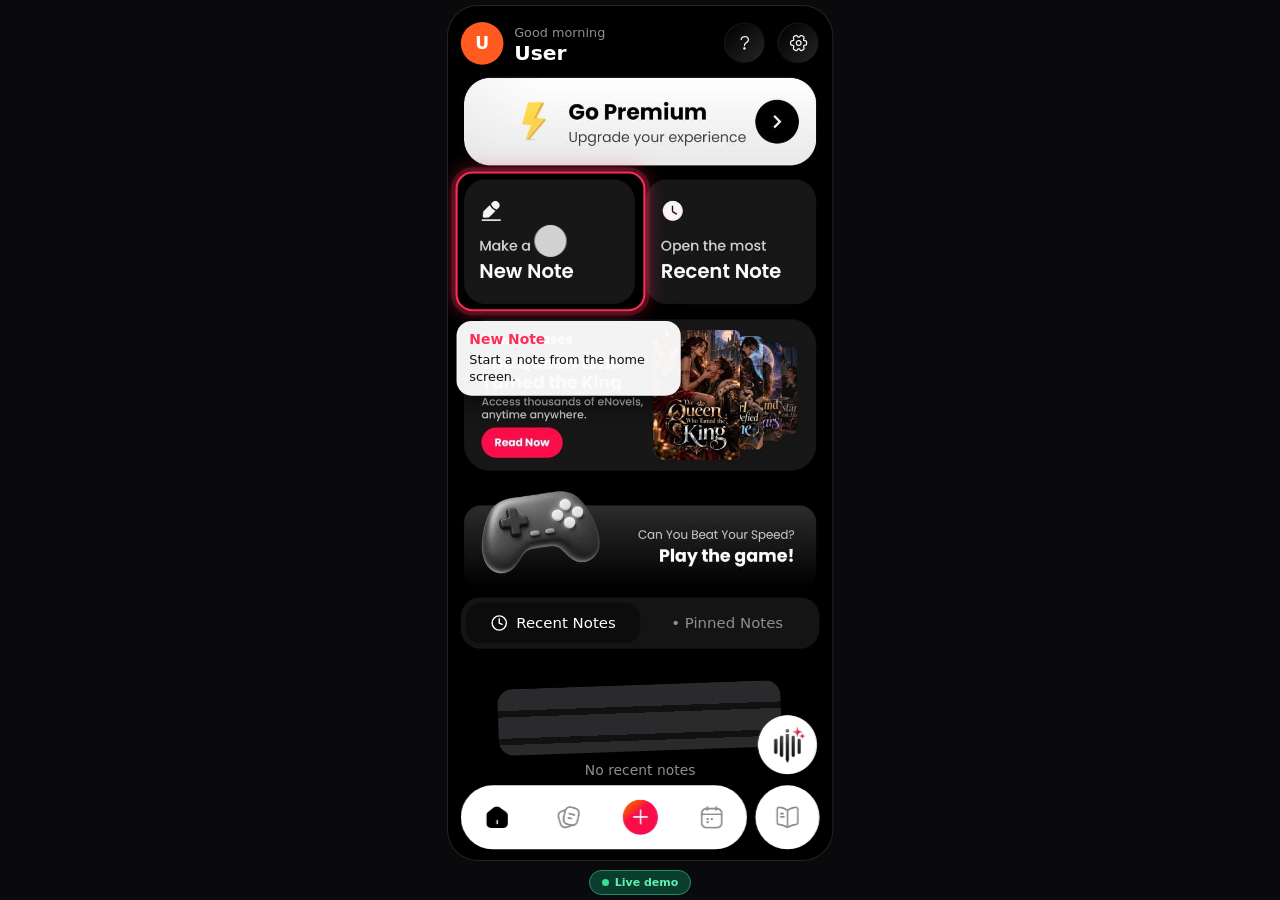
==== commit 5f4db7c0: "Update VTN demo: paywall pill, calendar, collections, AI drawer, toolbar" ====
--- a/index.html
+++ b/index.html
@@ -11,42 +11,50 @@
 </head>
 <body>
 <h1 class="sr">Voice To Note – Explained Workflow Animation</h1>
-<main class="app" id="app" aria-label="Voice To Note interactive demo">
+<div class="wrap" id="wrap"><main class="app" id="app" aria-label="Voice To Note interactive demo">
 <div class="toast" id="toast"></div><div class="ghost" id="ghost"></div><div class="ring" id="ring"></div><div class="tip" id="tip"></div><div class="prog"><i id="prog"></i></div>
-<button class="demo" id="replay"></button>
 
-<div class="splash on" id="splash"><svg viewBox="0 0 64 64" width="96" height="96"><defs><linearGradient id="lg" x1="0" y1="0" x2="0" y2="1"><stop offset="0" stop-color="#fff"/><stop offset="1" stop-color="#8d8d93"/></linearGradient></defs><g fill="url(#lg)"><rect x="6" y="26" width="5" height="14" rx="2.5"/><rect x="15" y="18" width="5" height="30" rx="2.5"/><rect x="24" y="10" width="5" height="46" rx="2.5"/><rect x="33" y="4" width="5" height="54" rx="2.5"/><rect x="42" y="14" width="5" height="34" rx="2.5"/></g><path d="M54 6l2 5 5 2-5 2-2 5-2-5-5-2 5-2zM50 24l1.2 3 3 1.2-3 1.2-1.2 3-1.2-3-3-1.2 3-1.2z" fill="#ff2d55"/></svg></div>
 
 <section class="scr on" id="home">
- <div class="row hd"><span class="av">U</span><div class="hi"><small>Good morning</small><b>User</b></div><button class="ib" data-toast="Help centre" aria-label="Help"><img src="h-help.png" alt=""></button><button class="ib" id="gear" data-go="settings" aria-label="Settings"><img src="h-gear.png" alt=""></button></div>
+ <div class="row hd"><span class="av">U</span><div class="hi"><small>Good morning</small><b>User</b></div><button class="ib" id="helpBtn" data-act="help" aria-label="Help"><img src="h-help.png" alt=""></button><button class="ib" id="gear" data-go="settings" aria-label="Settings"><img src="h-gear.png" alt=""></button></div>
  <button class="im" id="premBtn" data-open="pro" aria-label="Go Premium"><img src="h-prem.jpg" alt="Go Premium"></button>
  <div class="im ov"><img src="h-tiles.jpg" alt=""><button id="newTile" data-go="editor" aria-label="New Note"></button><button data-act="recent" aria-label="Recent Note"></button></div>
  <button class="im" data-toast="eNovels is not part of this demo" aria-label="New Releases"><img src="h-novel.jpg" alt="New Releases"></button>
- <button class="im" data-toast="Speed game"><img src="h-game.jpg" alt="Play the game"></button>
+ <button class="im" id="gameBtn" data-go="game" aria-label="Play the game"><img src="h-game.jpg" alt="Play the game"></button>
  <div class="seg2" id="htabs"><button class="on" data-tab="r"><i data-i="clock" data-s="16"></i>Recent Notes</button><button data-tab="p">• Pinned Notes</button></div>
  <div id="homeList"></div>
- <div class="ad"><svg width="26" height="26"><use href="#lgo"/></svg><span><b>VoiceToNotes <i>Pro</i></b><small>Just for you!</small></span><button data-open="pro">Buy now</button></div>
-</section>
+ </section>
 
 <section class="scr" id="notes"><div class="row hd"><h2 style="flex:1">My Notes</h2><button class="rb" data-i="fil" data-toast="Filter"></button><button class="rb" data-i="users" data-toast="Shared notes"></button><button class="rb" data-i="srch" data-toast="Search"></button></div>
  <div class="seg2" style="margin:0 0 8px"><button class="on" data-nt="n">Notes</button><button id="tabC" data-nt="c">Collections</button></div><div id="noteList"></div></section>
+<section class="scr" id="coll"><div class="row hd"><button class="rb" id="cback" data-act="cback" data-i="back" aria-label="Back to collections"></button><h2 id="cTitle" style="flex:1;font-size:21px">Collection</h2></div><div id="cList"></div></section>
 
 <section class="scr" id="editor" style="padding:0"><div class="ed">
  <div class="row t"><button class="rb" id="back" data-i="back" aria-label="Save and go back"></button><div class="tt"><b id="ttl" contenteditable="true" spellcheck="false">Untitled</b><i data-i="edit" data-s="14"></i></div><button class="rb" id="dots" data-open="menu" data-i="dots" aria-label="Menu"></button></div>
  <div class="txt" id="txt" contenteditable="true" spellcheck="false"></div>
- <div class="tb"><button data-cmd="undo">↶</button><button data-cmd="redo">↷</button><button id="fmtBtn" data-open="fmt">Aa</button><button data-i="chk" data-s="16" data-toast="Checklist"></button><button data-i="list" data-s="16" data-toast="List"></button><button id="cam" data-open="img" data-i="cam" data-s="16" aria-label="Insert image"></button><button data-cmd="bold"><b>B</b></button><button data-cmd="italic"><i>I</i></button></div>
- <div class="bar" id="bar"><div class="b1"><button data-open="scan" data-i="scan" aria-label="Scan"></button><button id="aiBtn" data-open="ai" data-i="spark" aria-label="AI assistant"></button><span class="lg">On device – ENG-IN ⌃</span><button class="mic" id="mic" data-i="mic" aria-label="Record"></button></div>
+<div class="tb" id="tb" role="toolbar" aria-label="Text formatting"><button data-cmd="undo" id="tbUndo" data-i="undo" data-s="19" aria-label="Undo"></button><button data-cmd="redo" id="tbRedo" data-i="redo" data-s="19" aria-label="Redo"></button><i class="sp"></i><button id="fmtBtn" data-open="fmt" class="tx" aria-label="Format">Aa</button><button data-i="chkl" data-s="19" data-toast="Checklist" aria-label="Checklist"></button><button data-i="olist" data-s="19" data-toast="List" aria-label="List"></button><button id="cam" data-open="img" data-i="cam" data-s="19" aria-label="Insert image"></button><i class="sp"></i><button data-cmd="bold" class="tx" aria-label="Bold"><b>B</b></button><button data-cmd="italic" class="tx" aria-label="Italic"><i>I</i></button><button data-cmd="underline" class="tx" aria-label="Underline"><u>U</u></button><button data-cmd="hiliteColor" data-v="#d9e32c" data-i="hl" data-s="19" aria-label="Highlight"></button><i class="sp"></i><button data-cmd="justifyLeft" class="on" data-i="alL" data-s="19" aria-label="Align left"></button><button data-cmd="justifyCenter" data-i="alC" data-s="19" aria-label="Align center"></button><button data-cmd="justifyRight" data-i="alR" data-s="19" aria-label="Align right"></button><button data-cmd="justifyFull" data-i="alJ" data-s="19" aria-label="Justify"></button><i class="sp"></i><button data-cmd="insertHorizontalRule" data-i="minus" data-s="19" aria-label="Divider"></button><span class="fs"><button data-act="fsdn" data-i="back" data-s="14" aria-label="Smaller text"></button><b id="fsv">16</b><button data-act="fsup" data-i="next" data-s="14" aria-label="Larger text"></button></span></div>
+ <div class="bar" id="bar"><div class="b1"><button data-open="scan" data-i="scan2" data-s="24" aria-label="Scan"></button><button id="aiBtn" data-open="ai" data-i="spark3" data-s="24" aria-label="AI assistant"></button><i class="dv"></i><span class="lg">On device - ENG-IN<svg viewBox="0 0 24 24" width="14" height="14" fill="none" stroke="currentColor" stroke-width="2.4" stroke-linecap="round" stroke-linejoin="round" aria-hidden="true"><path d="m6 15 6-6 6 6"/></svg></span><button class="mic" id="mic" data-i="micr" data-s="28" aria-label="Record"></button></div>
   <div class="b2"><span data-i="globe"></span><div class="wave" id="wave"></div><button class="mic" id="chk" data-i="chk" aria-label="Finish"></button></div></div>
 </div></section>
 
-<section class="scr" id="journal"><div class="row hd"><h2 style="flex:1">Daily Journal</h2><button class="rb" id="calBtn" data-open="cal" data-i="cal" aria-label="Calendar"></button></div>
- <div class="week" id="week"></div><b>On this Day</b><div id="jList"></div></section>
+<section class="scr" id="journal"><div class="jc" id="jc">
+ <div class="jh" id="jh"><div class="row hd"><h2 style="flex:1">Daily Journal</h2><button class="rb" id="calBtn" data-act="calopen" data-i="cal" aria-label="Calendar"></button></div>
+ <div class="week" id="week"></div></div>
+ <div class="calp" id="calp"><div class="row ch"><button class="cnav" id="cprev" data-act="cprev" data-i="back" data-s="20" aria-label="Previous month"></button><b class="cm" id="cmon">October, 2026</b><button class="cnav" id="cnext" data-act="cnext" data-i="next" data-s="20" aria-label="Next month"></button><span style="flex:1"></span><button class="rb" id="calX" data-act="calclose" data-i="x" data-s="16" aria-label="Close calendar"></button></div><div class="cal" id="calG"></div></div>
+ </div><b class="otd">On this Day</b><div id="jList"></div></section>
 
 <section class="scr" id="settings"><div class="row hd"><button class="rb" data-go="home" data-i="back" aria-label="Back"></button><b style="flex:1;text-align:center;margin-right:40px;font-size:17px">Settings</b></div>
  <div class="pf"><span class="av big">U</span><b>User</b><small>user@example.com</small></div>
  <button class="im" data-open="pro"><img src="h-prem.jpg" alt="Go Premium"></button><div id="setL"></div></section>
 
-<button class="fab" id="fab" data-act="mini" aria-label="Quick voice note"><img src="preview-fab.png" alt=""></button>
+<section class="scr" id="game" style="padding:0"><div class="gm"><div class="row t"><button class="rb" id="gback" data-go="home" data-i="back" aria-label="Back"></button><b class="gt">Speed test</b><span style="width:40px"></span></div>
+ <div class="ring2"><b id="gtime">01:00</b></div>
+ <div class="gtx"><b>Ready? Get Set, GO!</b><p>Check how many words you can speak in a minute!</p></div>
+ <button class="big" id="gstart" data-act="gstart">Start the Test</button>
+ <div class="grow"><div class="wave" id="gw2"></div><button class="big rs" id="greset" data-act="greset">Reset</button></div></div></section>
+
+<button class="fab" id="fab" data-act="fab" aria-label="VoiceToNotes Pro offer"><img src="preview-fab.png" alt=""></button>
+<div class="pill" id="pill" data-act="pillbuy" role="button" tabindex="-1" aria-label="VoiceToNotes Pro, Buy now"><svg width="30" height="35" aria-hidden="true"><use href="#lgo"/></svg><span class="pt"><b>VoiceToNotes <i>Pro</i></b><small>Just for you!</small></span><button class="by" data-act="pillbuy">Buy now</button></div>
 <button class="fab off" id="fab2" data-toast="New collection" data-i="fplus" data-s="24" aria-label="New collection"></button>
 <nav class="nav" id="nav" aria-label="Main">
  <div class="np">
@@ -57,26 +65,28 @@
  </div>
  <button class="nb" data-toast="eNovels is not part of this demo" aria-label="eNovels"><img src="nav-book.png" alt=""></button>
 </nav>
-<div class="mini" id="mini"><div class="wave" id="mw" style="flex:1"></div><b style="font-size:13px">Recording…</b><button data-act="ministop" id="miniStop" aria-label="Stop">■</button></div>
 
+<div class="sh tut" id="tut"><div><button class="x" data-close data-i="x" data-s="14" aria-label="Close"></button><b id="tT"></b><p id="tP"></p><div class="row"><button class="ml" data-close>Maybe Later</button><button class="cn" id="tCont" data-act="tut">Continue</button></div><i class="ar" id="tAr"></i></div></div>
 <div class="sh pop" id="menu"><div id="menuL"></div></div>
 <div class="sh" id="col"><div><b class="sht">Add to Collection</b><div id="colL"></div></div></div>
 <div class="sh" id="fmt"><div><div class="row"><b style="flex:1">Format</b><button class="rb" data-close data-i="x" data-s="16" aria-label="Close"></button></div><div class="chips"><button class="chip" data-f="t">Title</button><button class="chip" data-f="h">Heading</button><button class="chip" data-f="s">Subheading</button><button class="chip" data-f="b">Body</button></div><div class="grp"><button data-cmd="bold"><b>B</b></button><button data-cmd="italic"><i>I</i></button><button data-cmd="underline"><u>U</u></button><button data-cmd="strikeThrough"><s>S</s></button></div></div></div>
-<div class="sh" id="ai"><div><b class="sht">✦ AI Text Assistant</b><p class="mu">Choose an operation to enhance your text</p><div class="chips"><button class="chip" data-act="ai" data-m="todo">To-do lists</button><button class="chip" data-act="ai" data-m="points">Main points</button><button class="chip" data-act="ai" data-m="sum">Summary</button></div><div class="pr"><span>Enter your prompt</span><button class="send" data-act="ai" data-m="sum" data-i="send" data-s="16" aria-label="Send"></button></div></div></div>
-<div class="sh mid" id="gen"><div><b>✦ AI Text Assistant</b><div class="wave" id="gw" style="justify-content:center;margin:14px 0 6px"></div><small class="mu">Generating…</small></div></div>
-<div class="sh" id="res"><div class="lt"><div class="row"><b style="flex:1">✦ AI Assistance</b><span data-i="edit" data-s="18"></span><span data-i="copy" data-s="18"></span><button data-close data-i="x" data-s="18" aria-label="Close"></button></div><p id="resT"></p><button class="big dk" id="apply" data-act="apply">Apply changes</button></div></div>
+<div class="sh mid aic" id="ai"><div><div class="ait"><span data-i="spark3" data-s="22"></span><b>AI Text Assistant</b></div><p class="mu">Choose an operation to enhance your text</p><div class="chips"><button class="chip" data-act="aipick" data-m="todo" data-p="To-do lists">To-do lists</button><button class="chip" data-act="aipick" data-m="points" data-p="Main points">Main points</button><button class="chip" data-act="aipick" data-m="sum" data-p="Summary">Summary</button></div><div class="pr"><input class="ain" id="aiIn" placeholder="Enter your prompt" aria-label="Enter your prompt" autocomplete="off"><button class="send" id="aiSend" data-act="aisend" data-i="send" data-s="24" aria-label="Send"></button></div></div></div>
+<div class="sh mid aic" id="gen"><div class="gc"><div class="ait"><span data-i="spark3" data-s="22"></span><b>AI Text Assistant</b></div><div class="wave" id="gw" style="justify-content:center;margin:18px 0 12px"></div><small class="mu">Generating…</small></div></div>
+<div class="sh" id="res"><div class="lt"><i class="grab"></i><div class="row rh"><span class="rsp" data-i="spark3" data-s="20"></span><b style="flex:1">AI Assistance</b><button class="ri" data-toast="Editing is off in this demo" data-i="edit" data-s="20" aria-label="Edit"></button><button class="ri" data-toast="Copied to clipboard" data-i="copy" data-s="20" aria-label="Copy"></button><button class="ri" data-close data-i="x" data-s="20" aria-label="Close"></button></div><p id="resT"></p><button class="big dk ap" id="apply" data-act="apply">Apply changes</button></div></div>
+<div class="sh mid" id="ovw"><div class="dlg"><p>Are you sure you want to overwrite on the existing note?</p><div class="row"><button class="dc" id="ovwNo" data-act="ovwcancel">Cancel</button><button class="du" id="ovwYes" data-act="ovwyes">Update</button></div></div></div>
 <div class="sh" id="img"><div><b class="sht">Insert Image to Note</b><p class="mu">Choose an action for your document or photo</p><div class="g2"><button class="tl" data-act="pic" data-i="cam">From Camera</button><button class="tl" id="gal" data-act="pic" data-i="pic">From Gallery</button></div><button class="big gr" data-close>Cancel</button></div></div>
 <div class="sh" id="scan"><div><b class="sht">Scan</b><p class="mu">Image to Text · Select text language</p><div class="chips"><button class="chip on">Latin</button><button class="chip">中文</button><button class="chip">日本語</button><button class="chip">한국어</button></div><div class="g2"><button class="tl" data-act="scan" data-i="cam">From Camera</button><button class="tl" data-act="scan" data-i="file">From Files</button></div><button class="big gr" data-close>Cancel</button></div></div>
 <div class="sh" id="exp"><div><p class="mu">Choose export format</p><div id="expL"></div><button class="big" id="xbtn" data-act="export">Export</button></div></div>
 <div class="sh" id="shr"><div><div class="row"><span class="inp">Email</span><span class="inv">Invite</span></div><b class="sec">People with access</b><div class="row"><span class="av sm">U</span><b style="font-size:13px">User</b><span class="mu">(you)</span></div><button class="drop" id="anyone" data-act="anyone"><span data-i="globe" data-s="16"></span><span style="flex:1;text-align:left" id="anyT">Anyone with the link</span>⌃</button><div class="lnk"><span class="mu">https://links.voicetonotes.ai/s/mqXq…</span><span data-i="copy" data-s="16"></span></div><button class="big" id="sbtn" data-act="share">Share Link</button></div></div>
-<div class="sh" id="cal"><div><div class="row"><b style="flex:1">October, 2026</b><button class="rb" data-close data-i="x" data-s="16" aria-label="Close"></button></div><div class="cal" id="calG"></div></div></div>
-<div class="sh fs" id="pro"><div><div class="row" style="justify-content:flex-end"><button class="rb lt2" data-close data-i="x" data-s="16" aria-label="Close"></button></div>
- <div class="lgc"><svg width="46" height="46"><use href="#lgo"/></svg></div><button class="big dk" style="width:auto;padding:10px 22px;display:block;margin:0 auto" data-toast="Demo only – no purchase">Get Premium</button>
- <button class="plan" data-plan><span>○</span><b>Pro User Membership Monthly</b><em>₹140.00/month</em></button><button class="plan on" data-plan><span>●</span><b>Pro User Membership Yearly</b><em>₹1,250.00/year</em></button>
- <b class="sec dk2">What’s Included</b><p class="inc">☑ Advanced voice recognition<br>☑ AI-powered writing assistance<br>☑ Priority customer support<br>☑ Enjoy an ad-free experience with Premium</p>
- <button class="big dk" data-close data-toast="Demo only – no purchase">Continue</button><small class="foot">Restore Purchases · Terms of Use · Privacy Policy</small></div></div>
-<svg width="0" height="0" style="position:absolute" aria-hidden="true"><symbol id="lgo" viewBox="0 0 64 64"><g fill="#111"><rect x="6" y="26" width="5" height="14" rx="2.5"/><rect x="15" y="18" width="5" height="30" rx="2.5"/><rect x="24" y="10" width="5" height="46" rx="2.5"/><rect x="33" y="4" width="5" height="54" rx="2.5"/><rect x="42" y="14" width="5" height="34" rx="2.5"/></g><path d="M54 6l2 5 5 2-5 2-2 5-2-5-5-2 5-2z" fill="#ff2d55"/></symbol></svg>
-</main>
+
+<div class="sh fs" id="pro"><div class="pw"><button class="xc" data-close data-i="x" data-s="22" aria-label="Close"></button>
+ <div class="lgc"><svg width="66" height="77" aria-hidden="true"><use href="#lgo"/></svg></div><button class="gp" data-toast="Demo only – no purchase">Get Premium</button>
+ <div class="plans"><button class="plan" data-plan><i class="rd2"></i><span class="pi"><b>Pro User Membership Monthly</b><em>₹140.00/month</em></span></button><button class="plan on" data-plan><i class="rd2"></i><span class="pi"><b>Pro User Membership Yearly</b><em>₹1,250.00/year</em></span></button></div>
+ <b class="wi">What’s Included</b><ul class="inc"><li>Advanced voice recognition</li><li>AI-powered writing assistance</li><li>Priority customer support</li><li>Enjoy an ad-free experience with Premium</li></ul>
+ <div class="pwf"><button class="big dk" data-close data-toast="Demo only – no purchase">Continue</button><div class="foot"><span>Restore Purchases</span><i>•</i><span>Terms of Use</span><i>•</i><span>Privacy Policy</span></div></div></div></div>
+<svg width="0" height="0" style="position:absolute" aria-hidden="true"><symbol id="lgo" viewBox="16 12 142 166"><g fill="#111"><rect x="22.5" y="67.5" width="13.5" height="66.5" rx="6.75"/><rect x="46" y="54.5" width="14" height="92.5" rx="7"/><rect x="97" y="54.5" width="13.5" height="92.5" rx="6.75"/><rect x="121" y="67.5" width="13.5" height="66.5" rx="6.75"/><rect x="70.5" y="26" width="15.5" height="16.5" rx="3.5"/><path d="M70.5 47.5H86V158L78.25 175 70.5 158Z"/><path d="M119.5 18Q123.5 34.5 140 38.5Q123.5 42.5 119.5 59Q115.5 42.5 99 38.5Q115.5 34.5 119.5 18Z"/><path d="M141 45.2Q143.4 54.8 153 57.2Q143.4 59.6 141 69.2Q138.6 59.6 129 57.2Q138.6 54.8 141 45.2Z"/></g></symbol></svg>
+</main></div>
+<button class="demo" id="replay"></button>
 <script src="script.js"></script>
 </body>
 </html>
--- a/style.css
+++ b/style.css
@@ -1,18 +1,14 @@
 :root{color-scheme:dark;--bg:#000;--c:#141415;--c2:#1f1f21;--mu:#8e8e93;--ac:#ff2d55;--gd:#f2c94c;box-sizing:border-box;padding-top:env(safe-area-inset-top,0px);padding-bottom:env(safe-area-inset-bottom,0px)}
 *{box-sizing:border-box;margin:0}
 html,body{height:100%;background:#0a0a0c;color:#fff;font-family:system-ui,-apple-system,"Segoe UI",Roboto,sans-serif}
-body{display:flex;align-items:center;justify-content:center}
+body{display:flex;flex-direction:column;align-items:center;justify-content:center;gap:10px}
 button{font:inherit;color:inherit;background:none;border:0;cursor:pointer;padding:0}
 button:focus-visible{outline:2px solid var(--ac);outline-offset:2px}
 img{display:block}svg{display:block}
-.app{position:relative;width:min(100vw,420px);height:min(100%,880px);background:var(--bg);overflow:hidden;border-radius:clamp(0px,calc((100vw - 430px)*99),30px);box-shadow:0 0 0 1px #222}
+.wrap{flex:none;width:calc(360px*var(--s,1));height:calc(800px*var(--s,1))}
+.app{position:relative;width:360px;height:800px;transform-origin:0 0;transform:scale(var(--s,1));background:var(--bg);overflow:hidden;border-radius:28px;box-shadow:0 0 0 1px #222}
 .scr{position:absolute;inset:0;padding:14px 12px 100px;overflow-y:auto;opacity:0;transform:translateX(16px);pointer-events:none;transition:opacity .22s,transform .22s;scrollbar-width:none}
 .scr.on{opacity:1;transform:none;pointer-events:auto}.scr::-webkit-scrollbar{display:none}
-.splash{position:absolute;inset:0;z-index:50;background:#000;display:grid;place-items:center;opacity:0;pointer-events:none;transition:opacity .22s}
-.splash.on{opacity:1;pointer-events:auto}.splash.on g rect{transform-box:fill-box;transform-origin:center;animation:gr .35s ease-out both}
-.splash.on g rect:nth-child(2){animation-delay:.04s}.splash.on g rect:nth-child(3){animation-delay:.08s}.splash.on g rect:nth-child(4){animation-delay:.12s}.splash.on g rect:nth-child(5){animation-delay:.16s}
-.splash.on path{animation:sp .3s .2s ease-out both}
-@keyframes gr{from{transform:scaleY(.1);opacity:0}}@keyframes sp{from{transform:scale(0);opacity:0}}
 .row{display:flex;align-items:center;gap:10px}.mu{color:var(--mu);font-size:13px}
 .hd{margin-bottom:10px}h2{font-size:24px}
 .av{width:40px;height:40px;border-radius:50%;background:#ff5a1f;display:grid;place-items:center;font-weight:700;flex:none}.av.sm{width:26px;height:26px;font-size:12px}.av.big{width:76px;height:76px;font-size:34px;margin:0 auto}
@@ -30,14 +26,12 @@
 .new{animation:pop .45s}@keyframes pop{from{transform:scale(.92);opacity:0}}
 .cc{display:grid;grid-template-columns:1fr 1fr;gap:8px}.cc .note{padding:14px;min-height:92px;margin:0}.cc .note svg{margin-bottom:22px}
 .fr{display:flex;align-items:center;gap:10px}
-.ad{position:absolute;left:12px;bottom:84px;width:calc(100% - 92px);background:#fff;color:#111;border-radius:99px;padding:6px 8px 6px 14px;display:flex;align-items:center;gap:8px;font-size:12px;z-index:4}.ad span{flex:1}.ad b{display:block;font-size:13px}.ad i{font-size:9px}.ad small{color:#777}.ad button{background:#000;color:#fff;border-radius:99px;padding:7px 12px;font-size:11px;font-weight:700}
 .ed{position:absolute;inset:0;padding:14px 12px 80px;display:flex;flex-direction:column}
 .t{margin-bottom:12px}.tt{flex:1;display:flex;justify-content:center;gap:6px;align-items:center;font-size:15px;min-width:0}#ttl{outline:0;white-space:nowrap;overflow:hidden;text-overflow:ellipsis;max-width:200px}
 .txt{flex:1;color:#ececee;font-size:16px;line-height:1.55;overflow:auto;outline:0;white-space:pre-wrap;word-break:break-word}
 .txt:empty::before{content:"Start writing…";color:var(--mu)}
 .v{color:#ff4466}.hl{background:#d9e32c;color:#111;font-weight:700;font-style:italic;padding:0 2px}
 .pic{margin:10px 0;border:3px solid #3c9d6a;border-radius:6px;background:#f6f2d8;color:#222;padding:14px;text-align:center}.pic b{display:block;color:#d1572b;font-size:18px}
-.tb{display:flex;gap:2px;background:var(--c2);border-radius:99px;padding:4px 8px;margin:0 auto 62px;width:max-content;max-width:100%}.tb button{width:34px;height:32px;border-radius:9px;color:#ddd;font-size:14px;display:grid;place-items:center}
 .bar{position:absolute;left:10px;right:10px;bottom:14px;height:54px;background:var(--c2);border-radius:99px;padding:6px 8px;font-size:12px;color:#ddd}
 .b1,.b2{display:flex;align-items:center;gap:6px;height:100%}.b2{display:none}.rec .b1{display:none}.rec .b2{display:flex}
 .b1>button:not(.mic){width:36px;height:36px;display:grid;place-items:center}.lg{flex:1;text-align:center;background:#000;border-radius:99px;padding:8px 6px;font-size:11px}
@@ -45,7 +39,6 @@
 @keyframes pulse{0%{box-shadow:0 0 0 0 #ff2d5588}100%{box-shadow:0 0 0 12px #ff2d5500}}
 .wave{flex:1;height:26px;display:flex;align-items:center;gap:3px}.wave i{flex:1;max-width:3px;height:3px;background:#cfcfd4;border-radius:3px;animation:w .9s ease-in-out infinite}@keyframes w{50%{height:22px}}
 .week{display:flex;justify-content:space-between;margin:6px 0 16px}.week button{width:42px;padding:8px 0;border-radius:99px;color:var(--mu);font-size:12px;display:flex;flex-direction:column;gap:6px;align-items:center}.week .on{background:var(--c2);color:#fff}.week b{font-size:16px}
-.cal{display:grid;grid-template-columns:repeat(7,1fr);gap:4px;text-align:center;margin:10px 0 4px}.cal button{height:38px;font-size:14px}.cal span{color:var(--mu);font-size:12px}.cal .on{background:#fff;color:#000;border-radius:50%}
 .pf{text-align:center;margin:4px 0 6px}.pf b{display:block;margin-top:8px;font-size:18px}.pf small{color:var(--mu)}
 .sg{background:var(--c);border-radius:20px;padding:4px 14px;margin-bottom:6px}.sg>div{display:flex;align-items:center;gap:12px;padding:13px 0;font-size:14px}.sg>div span:last-child{margin-left:auto;color:var(--mu);font-size:13px;display:flex;gap:6px;align-items:center}
 .sgt{color:var(--mu);font-size:12px;margin:12px 0 6px 4px}.th i{width:14px;height:14px;border-radius:50%;border:2px solid #fff;display:block}.th i:nth-child(1){background:#fff}.th i:nth-child(2){background:#000;border-color:var(--ac)}.th i:nth-child(3){background:linear-gradient(90deg,#fff 50%,#000 50%)}
@@ -60,7 +53,6 @@
 .nav button img{width:28px;height:28px;opacity:.45;transition:opacity .2s}.nav button.on img{opacity:1}.nav .plus img{width:34px;height:34px;opacity:1}
 .fab{position:absolute;right:14px;bottom:80px;width:56px;height:56px;border-radius:50%;z-index:5;display:grid;place-items:center}.fab img{width:56px;height:56px}
 #fab2{background:#fff;color:#000}
-.mini{position:absolute;left:12px;right:12px;top:-100px;background:#1c1c1e;border-radius:20px;padding:12px 16px;z-index:11;transition:top .3s;display:flex;align-items:center;gap:10px}.mini.on{top:12px}.mini button{width:38px;height:38px;border-radius:50%;background:var(--ac)}
 .sh{position:absolute;inset:0;z-index:12;display:flex;align-items:flex-end;background:#000a;opacity:0;pointer-events:none;transition:opacity .25s}.sh.on{opacity:1;pointer-events:auto}
 .sh>div{width:100%;background:#1a1a1c;border-radius:24px 24px 0 0;padding:18px 16px 22px;transform:translateY(40px);transition:transform .25s;max-height:92%;overflow:auto}.sh.on>div{transform:none}
 .sh.pop{align-items:flex-start;justify-content:flex-end;background:none}.sh.pop>div{width:210px;margin:54px 12px;border-radius:16px;padding:6px;background:#232326}
@@ -77,18 +69,105 @@
 .cin{flex:1;background:#fff;color:#000;border-radius:12px;padding:12px;font-size:14px;border:0;outline:0;min-width:0}
 .inp{flex:1;background:var(--c2);border-radius:12px;padding:13px;color:var(--mu);font-size:13px}.inv{background:#3a3a3d;color:#888;border-radius:12px;padding:13px 16px;font-size:13px}.sec{display:block;margin:14px 0 8px;font-size:13px}
 .drop{display:flex;align-items:center;gap:8px;width:100%;border-top:1px solid #2a2a2d;border-bottom:1px solid #2a2a2d;padding:13px 0;margin-top:12px;font-size:13px}.lnk{display:flex;justify-content:space-between;gap:8px;background:var(--c2);border-radius:12px;padding:12px;margin-top:12px;font-size:12px;overflow:hidden;white-space:nowrap}
-.sh.fs>div{height:100%;max-height:100%;border-radius:0;background:#fff;color:#000;text-align:center}.sh.fs .big{margin-top:14px}
-.lgc{width:64px;height:64px;border-radius:50%;background:#f3f3f5;display:grid;place-items:center;margin:0 auto 12px}
-.plan{display:flex;align-items:center;gap:10px;width:100%;border:1px solid #ddd;border-radius:16px;padding:14px;margin-top:10px;text-align:left;font-size:12px}.plan b{flex:1;font-size:12px}.plan em{font-style:normal;color:#555}.plan.on{border-color:#000}
-.sec.dk2{text-align:left;margin-top:16px}.inc{text-align:left;font-size:12.5px;line-height:2;color:#222}.foot{display:block;font-size:10px;color:#777;margin-top:10px}
 .toast{position:absolute;top:16px;left:50%;transform:translate(-50%,-90px);background:#2c2c30;border-radius:99px;padding:10px 18px 10px 12px;font-size:13px;transition:transform .3s;z-index:60;white-space:nowrap}.toast:before{content:"✓";display:inline-grid;place-items:center;width:18px;height:18px;margin-right:8px;border-radius:50%;background:#2fb36b;font-size:11px}.toast.on{transform:translate(-50%,0)}
 .ghost{position:absolute;left:0;top:0;width:30px;height:30px;margin:-15px 0 0 -15px;border-radius:50%;background:#fff;opacity:0;pointer-events:none;z-index:70;transition:transform .9s cubic-bezier(.4,0,.2,1),opacity .3s;mix-blend-mode:difference}
 .rip{animation:rip .4s}@keyframes rip{40%{scale:.7}100%{scale:1.4;opacity:0}}
 .ring{position:absolute;left:0;top:0;width:0;height:0;border:2px solid var(--ac);border-radius:16px;box-shadow:0 0 0 4px #ff2d5533,0 0 18px #ff2d5588;opacity:0;pointer-events:none;z-index:65;transition:all .6s cubic-bezier(.4,0,.2,1)}
 .tip{position:absolute;width:210px;background:#fffffff2;color:#111;border-radius:14px;padding:9px 12px;font-size:12px;line-height:1.35;opacity:0;pointer-events:none;z-index:66;transition:opacity .3s,left .6s,top .6s;box-shadow:0 8px 24px #0009}.tip b{display:block;font-size:13px;margin-bottom:2px;color:var(--ac)}
 .prog{position:absolute;top:0;left:0;right:0;height:3px;z-index:80;pointer-events:none}.prog i{display:block;height:100%;width:0;background:var(--ac);transition:width .5s}
-.demo{position:absolute;top:6px;left:50%;transform:translateX(-50%);z-index:75;font-size:11px;font-weight:700;color:#5cf2b0;background:#0b3d2e;border:1px solid #1f8f66;border-radius:99px;padding:5px 12px;white-space:nowrap;display:flex;align-items:center;gap:6px}
+.demo{flex:none;font-size:11px;font-weight:700;color:#5cf2b0;background:#0b3d2e;border:1px solid #1f8f66;border-radius:99px;padding:5px 12px;white-space:nowrap;display:flex;align-items:center;gap:6px}
 .demo i{width:7px;height:7px;border-radius:50%;background:#2fe58f;animation:bl 1s infinite}@keyframes bl{50%{opacity:.25}}
 .demo.re{background:#2f6bff;color:#fff;border-color:#9bb8ff}.demo.re i{display:none}
 @media (prefers-reduced-motion:reduce){*{animation:none!important;transition-duration:.01s!important}}
 .sr{position:absolute;width:1px;height:1px;overflow:hidden;clip:rect(0 0 0 0);white-space:nowrap}
+.emb .demo{display:none}.emb body{gap:0}
+.gm{position:absolute;inset:0;padding:14px 12px 24px;display:flex;flex-direction:column;align-items:center}.gm .t{width:100%;margin-bottom:0}.gt{flex:1;text-align:center;font-size:18px}
+.ring2{width:232px;height:232px;border-radius:50%;border:11px solid transparent;background:linear-gradient(#000,#000) padding-box,linear-gradient(135deg,#ff7a1f,#ff2d4f 55%,#ff2d8a) border-box;display:grid;place-items:center;margin-top:92px;transition:margin .4s}.ring2 b{font-size:38px}
+.gtx{text-align:center;margin-top:46px}.gtx b{font-size:17px}.gtx p{color:var(--mu);font-size:13.5px;margin-top:8px;padding:0 22px;line-height:1.4}
+.gm>.big{margin-top:auto;width:100%}.grow{display:none;width:100%;align-items:center;gap:12px;margin-top:auto}.grow .wave{flex:1;height:18px;justify-content:space-between}.grow .wave i{width:3px;max-width:3px;height:3px;animation:none;background:#cfcfd4}.big.rs{width:auto;margin:0;padding:12px 24px}
+.run .gtx,.run>.gm>#gstart{display:none}.run .grow{display:flex}.run .ring2{margin-top:10px}
+.sh.tut{align-items:flex-end;padding:0 12px 82px;background:#0006}.sh.tut.bl{backdrop-filter:blur(7px);-webkit-backdrop-filter:blur(7px)}
+.sh.tut>div{position:relative;width:100%;background:#f4f4f6;color:#111;border-radius:20px;padding:18px 16px 12px;text-align:center;transform:none;overflow:visible;max-height:none}
+.tut b{display:block;font-size:17px}.tut p{color:#777;font-size:13px;margin:8px 22px 14px;line-height:1.4}.tut .row{justify-content:space-between}.tut .ml{color:#666;font-size:14px;padding:10px 4px}.tut .cn{background:#000;color:#fff;border-radius:12px;padding:12px 26px;font-weight:700}
+.tut .x{position:absolute;right:12px;top:12px;width:26px;height:26px;border-radius:50%;background:#e6e6ea;display:grid;place-items:center}.tut .ar{position:absolute;bottom:-8px;width:16px;height:16px;background:#f4f4f6;transform:rotate(45deg)}
+
+/* ===== v4: editor toolbar + bottom bar ===== */
+.tb{display:flex;align-items:center;gap:2px;flex:none;width:100%;background:#161618;border:1px solid #2a2a2d;border-radius:99px;padding:4px 8px;margin:0 auto 58px;overflow-x:auto;scrollbar-width:none;cursor:grab}
+.tb::-webkit-scrollbar{display:none}
+.tb button{flex:none;width:38px;height:36px;border-radius:50%;color:#f0f0f2;font-size:16px;display:grid;place-items:center;transition:background .15s,color .15s,opacity .15s}
+.tb button.dim{opacity:.35}
+.tb button.on{background:#2a2a2d;color:var(--gd)}
+.tb .sp{flex:none;width:1px;height:20px;background:#333;margin:0 5px}
+.tb .fs{flex:none;display:flex;align-items:center;gap:0;background:#222225;border-radius:99px;padding:0 4px;margin-left:6px}
+.tb .fs button{width:24px;height:30px;border-radius:50%}.tb .fs b{font-size:14px;min-width:22px;text-align:center}
+.bar{height:56px;background:#1a1a1c;padding:6px 10px}
+.b1>button:not(.mic){width:38px;height:38px;display:grid;place-items:center;color:#f4f4f6}
+.b1 .dv{flex:none;width:1px;height:26px;background:#3a3a3d;margin:0 2px}
+.lg{flex:1;display:flex;align-items:center;justify-content:center;gap:8px;background:transparent;border:1px solid #333336;border-radius:99px;padding:9px 6px;font-size:12.5px;color:#e6e6e8;white-space:nowrap}
+#mic{width:44px;height:44px;border-radius:50%;background:none;color:var(--ac);filter:drop-shadow(0 0 7px #ff2d5566)}
+/* ===== VTN icon pill (opens the paywall) ===== */
+.fab.hid{opacity:0;pointer-events:none}
+.pill{position:absolute;right:14px;bottom:80px;height:56px;width:56px;border-radius:99px;background:#fff;color:#111;display:flex;align-items:center;gap:10px;padding:0 10px 0 14px;overflow:hidden;white-space:nowrap;z-index:6;opacity:0;pointer-events:none;cursor:pointer;transition:width .38s cubic-bezier(.4,0,.2,1),opacity .2s;box-shadow:0 4px 18px #0007}
+.pill.on{width:calc(100% - 46px);opacity:1;pointer-events:auto}
+.pill svg{flex:none}
+.pill .pt,.pill .by{opacity:0;transition:opacity .2s}
+.pill.on .pt,.pill.on .by{opacity:1;transition-delay:.18s}
+.pt{flex:1;min-width:0}.pt b{display:block;font-size:14px;font-weight:600}.pt b i{font-style:normal;font-size:10px;font-weight:800;margin-left:2px}.pt small{display:block;color:#777;font-size:11px;margin-top:1px}
+.pill .by{flex:none;background:#000;color:#fff;border-radius:99px;padding:8px 13px;font-size:12px;font-weight:700}
+/* ===== AI assistant: floating card, generating card, result sheet, confirm dialog ===== */
+.sh.aic{padding:0 16px}
+.sh.aic>div{background:#1a1a1c;border:1px solid #2a2a2d;border-radius:24px;padding:22px 16px 20px;text-align:left;transform:translateY(14px) scale(.98)}
+.sh.aic.on>div{transform:none}
+.sh.aic>div.gc{text-align:center;padding:22px 18px 18px}
+.ait{display:flex;align-items:center;justify-content:center;gap:10px;margin-bottom:20px}.ait b{font-size:17px;font-weight:600}.gc .ait{margin-bottom:6px}
+.aic .mu{margin:0 0 14px 4px}.gc .mu{margin:0}
+.aic .chips{margin:0 0 18px;gap:8px;flex-wrap:nowrap}
+.aic .chip{background:#101011;border:1px solid #2e2e31;border-radius:14px;padding:11px 0;flex:1;text-align:center;white-space:nowrap;font-size:12.5px}
+.aic .pr{background:none;border:1px solid #2e2e31;border-radius:14px;padding:0 4px 0 0}
+.ain{flex:1;min-width:0;background:none;border:0;outline:0;color:#fff;font:inherit;font-size:14px;padding:15px 14px}.ain::placeholder{color:#8e8e93}
+.aic .send{background:none;color:var(--ac);width:44px;height:44px}
+#gw{height:40px;gap:7px;flex:none;width:100%}
+#gw i{flex:none;width:5px;max-width:5px;background:#fff;border-radius:3px;animation:w2 .9s ease-in-out infinite}
+@keyframes w2{0%,100%{height:8px}50%{height:36px}}
+.sh .lt{background:#f6f6f7;color:#111;min-height:68%;display:flex;flex-direction:column;padding:10px 20px 22px}
+.grab{display:block;width:44px;height:4px;border-radius:4px;background:#c9c9ce;margin:0 auto 22px}
+.rh{gap:10px;margin-bottom:4px}.rh b{font-size:16px;font-weight:500}.rsp{color:var(--ac);display:grid}
+.ri{width:32px;height:32px;display:grid;place-items:center;color:#111}
+.sh .lt p{font-size:15px;line-height:1.6;margin:16px 4px}
+.lt .ap{width:auto;margin:auto auto 0;padding:15px 30px}
+#ovw{padding:0 22px;z-index:14}
+#ovw .dlg{background:#fff;color:#111;border-radius:20px;padding:24px 18px 18px;text-align:center}
+.dlg p{font-size:16px;line-height:1.45;margin:0 8px 20px}
+.dlg .row{gap:12px}.dlg button{flex:1;padding:13px;border-radius:12px;font-weight:600;font-size:15px}
+.dc{border:1.5px solid #111;background:#fff;color:#111}.du{background:#000;color:#fff}
+/* ===== Daily Journal: calendar slides open inside the screen ===== */
+.jh,.calp{overflow:hidden}
+.jh{max-height:220px;transition:max-height .38s ease,opacity .25s}
+.jc.co .jh{max-height:0;opacity:0;pointer-events:none}
+.calp{max-height:0;opacity:0;visibility:hidden;transition:max-height .38s ease,opacity .3s,visibility 0s .38s}
+.jc.co .calp{max-height:420px;opacity:1;visibility:visible;transition-delay:0s}
+.ch{margin:2px 0 4px;gap:4px}.cm{font-size:19px;font-weight:600;margin:0 6px}
+.cnav{width:34px;height:34px;display:grid;place-items:center;color:#c9c9ce;border-radius:50%}.cnav.dim{opacity:.3;pointer-events:none}
+.cal{display:grid;grid-template-columns:repeat(7,1fr);row-gap:2px;text-align:center;margin:8px 0 10px}
+.cal span{color:var(--mu);font-size:12px;padding:8px 0}
+.cal button{height:44px;font-size:15px;font-weight:500;color:#fff;border-radius:18px;margin:0 3px}
+.cal .on{background:#1f1f22}
+.cal .fut,.week .fut{color:#58585d;pointer-events:none}
+.week b{color:#fff}.week .fut b{color:#58585d}
+.otd{display:block;margin:6px 0 10px;font-size:15px}
+/* ===== Premium paywall ===== */
+.sh.fs>div.pw{display:flex;flex-direction:column;align-items:center;height:100%;max-height:100%;border-radius:0;background:#fff;color:#000;padding:16px 16px 16px;position:relative;overflow:hidden}
+.xc{position:absolute;right:14px;top:14px;width:40px;height:40px;border-radius:50%;background:#f4f4f5;box-shadow:0 3px 10px #00000026;display:grid;place-items:center;color:#000}
+.lgc{width:126px;height:126px;border-radius:50%;background:radial-gradient(circle at 50% 30%,#fff,#efeff1);box-shadow:0 12px 30px #0000001f,0 2px 6px #0000000f;display:grid;place-items:center;margin:26px 0 0;flex:none}
+.gp{background:#000;color:#fff;border-radius:99px;padding:11px 26px;font-weight:700;font-size:14px;margin-top:42px;flex:none}
+.plans{width:100%;border:1px solid #e4e4e7;border-radius:24px;overflow:hidden;margin-top:24px;text-align:left;flex:none}
+.plan{display:flex;align-items:center;gap:16px;width:100%;padding:16px 22px;text-align:left}.plan+.plan{border-top:1px solid #e4e4e7}
+.rd2{flex:none;width:27px;height:27px;border-radius:50%;border:2.5px solid #000;display:grid;place-items:center}
+.plan.on .rd2{background:#000}.plan.on .rd2:after{content:"";width:9px;height:5px;border-left:2.5px solid #fff;border-bottom:2.5px solid #fff;transform:rotate(-45deg) translate(1px,-1px)}
+.pi b{display:block;font-size:15px;font-weight:400;color:#111;line-height:1.25}.pi em{display:block;font-style:normal;font-size:15px;color:#555;margin-top:3px}
+.wi{align-self:flex-start;margin-top:26px;font-size:15px;font-weight:700;flex:none}
+.inc{list-style:none;align-self:stretch;text-align:left;margin:10px 0 0;padding:0;flex:none}
+.inc li{display:flex;align-items:center;gap:12px;font-size:14.5px;color:#222;height:34px}
+.inc li:before{content:"";flex:none;width:17px;height:17px;border-radius:4px;background:#000 url("data:image/svg+xml;utf8,<svg xmlns='http://www.w3.org/2000/svg' viewBox='0 0 24 24' fill='none' stroke='white' stroke-width='4' stroke-linecap='round' stroke-linejoin='round'><path d='m5 12.5 4.5 4.5L19 7'/></svg>") center/12px no-repeat}
+.pwf{margin-top:auto;width:100%;flex:none}.pwf .big{margin-top:0}
+.foot{display:flex;justify-content:space-between;align-items:center;font-size:11.5px;color:#222;margin:14px 4px 0}.foot i{font-style:normal}
